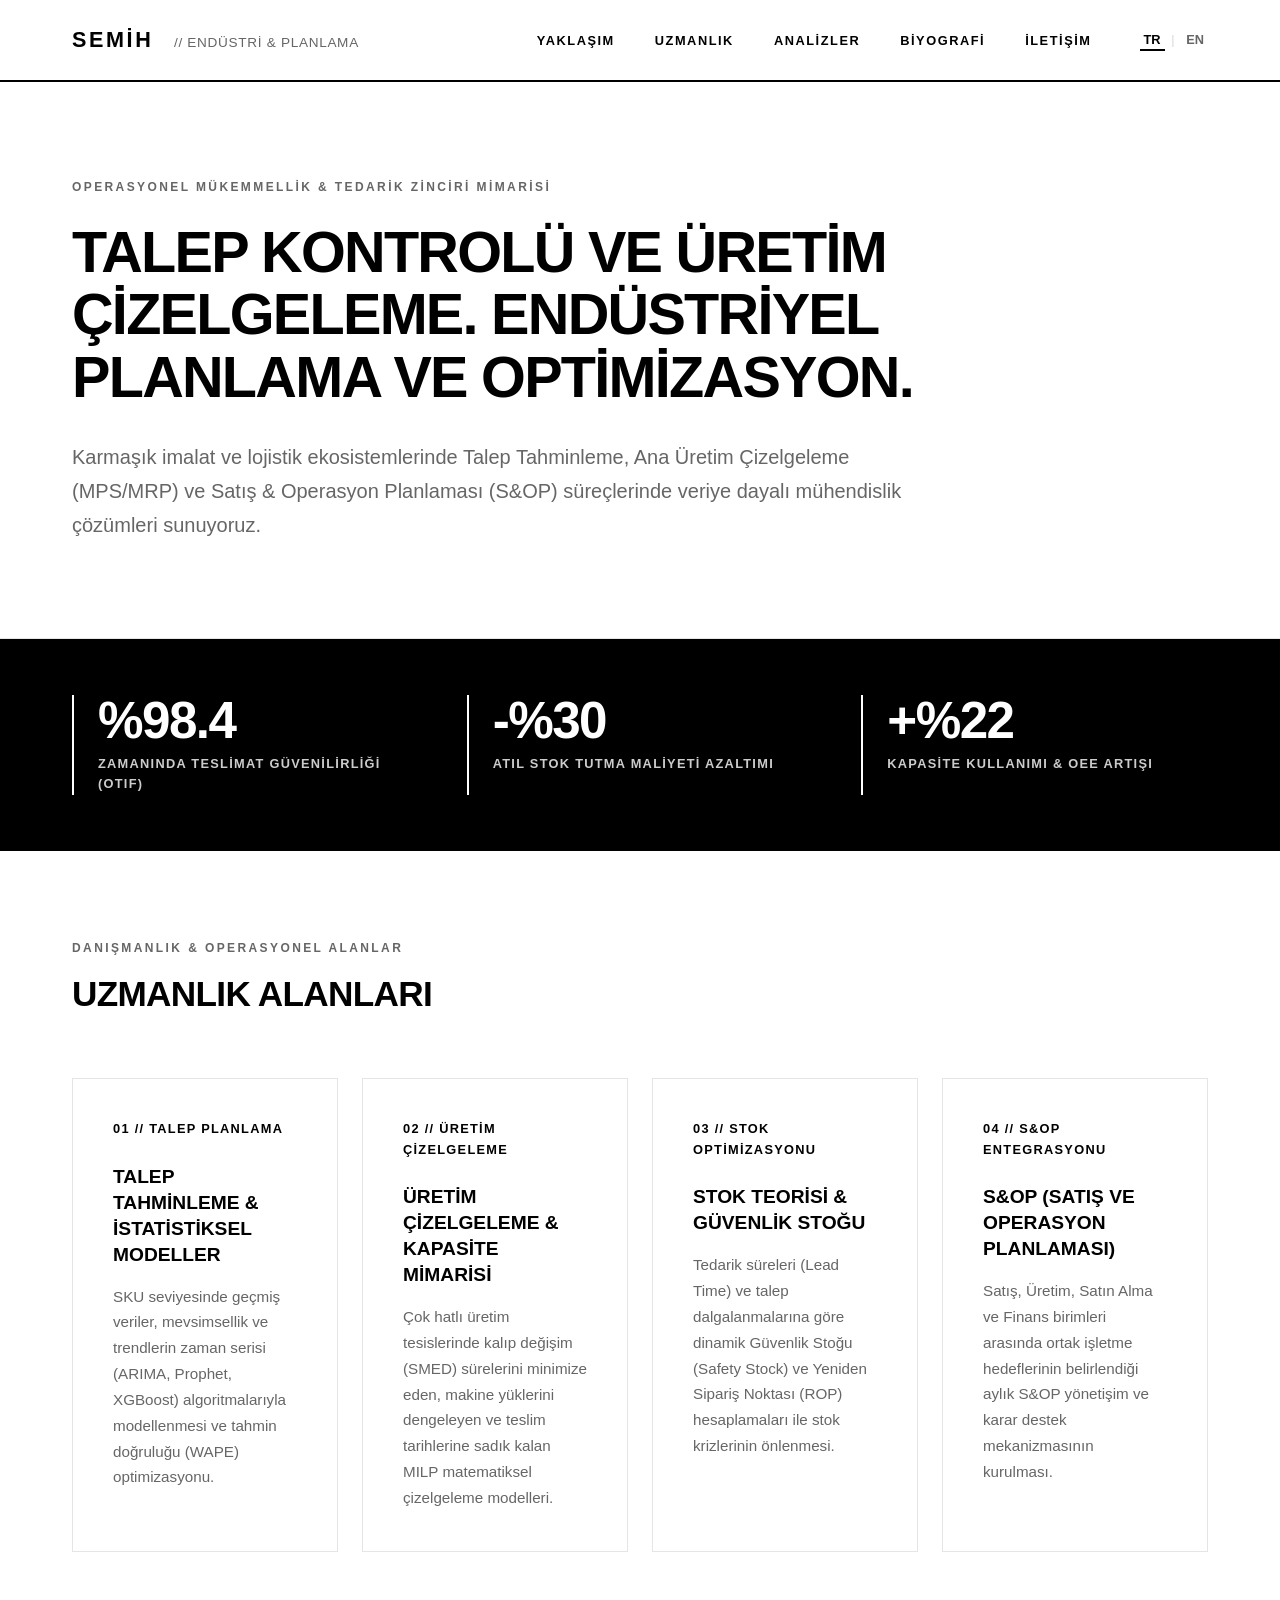
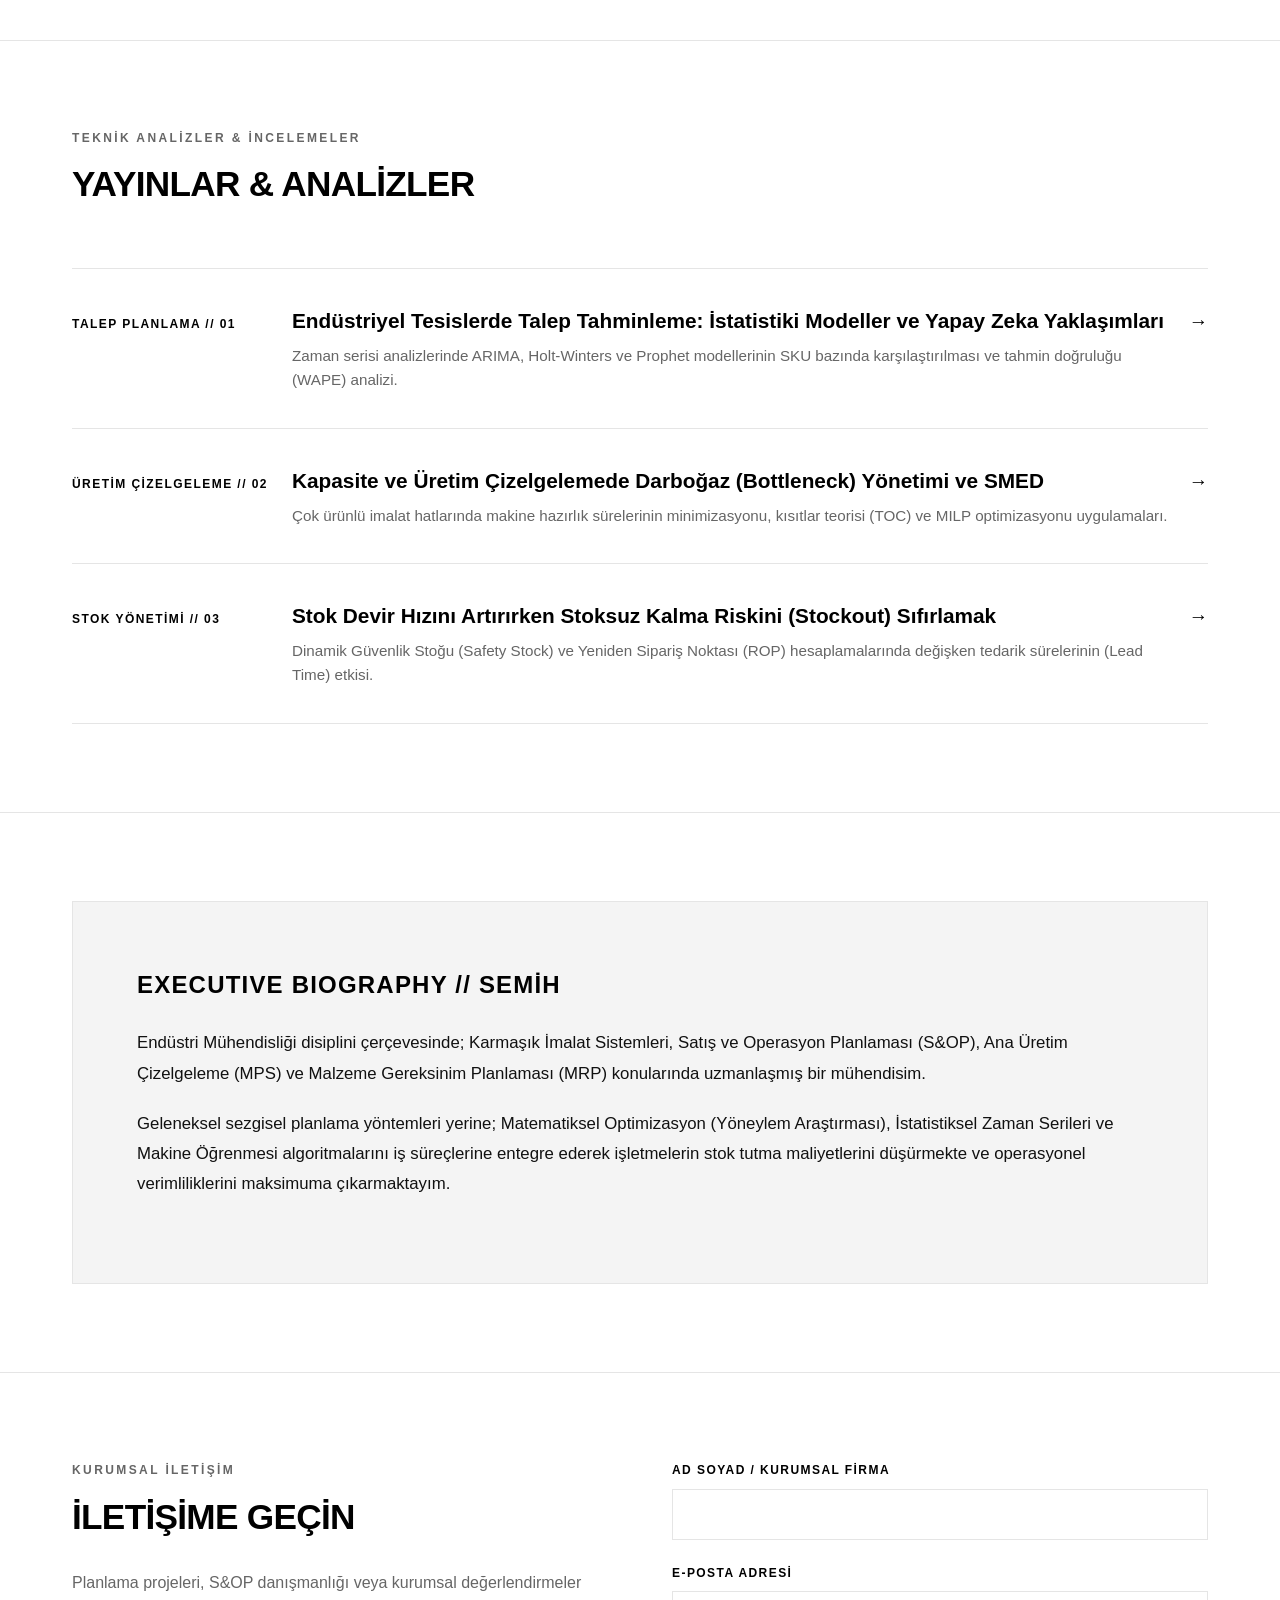
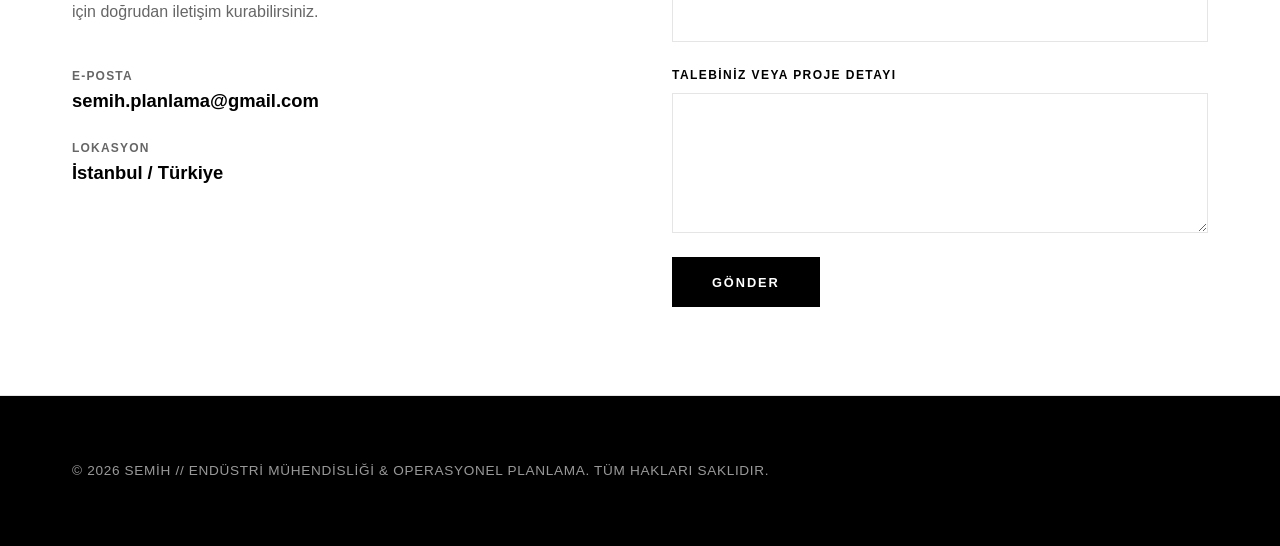
==== index.html @ 8967a57b "Add dynamic TR / EN language switcher with persistent state" ====
<!DOCTYPE html>
<html lang="tr">
<head>
  <meta charset="UTF-8">
  <meta name="viewport" content="width=device-width, initial-scale=1.0">
  
  <title>SEMİH // Endüstri Mühendisliği & Operasyonel Planlama</title>
  <meta name="description" content="Talep tahminleme, üretim planlama, stok optimizasyonu ve S&OP süreçleri için veriye dayalı mühendislik portalı.">
  <meta name="keywords" content="endüstri mühendisliği, talep planlama, üretim çizelgeleme, S&OP, stok optimizasyonu, BlackRock corporate monochrome">
  <meta name="author" content="Semih">

  <link rel="icon" type="image/svg+xml" href="data:image/svg+xml,<svg xmlns='http://www.w3.org/2000/svg' viewBox='0 0 100 100'><text y='.9em' font-size='90'>▪️</text></svg>">
  <link rel="stylesheet" href="style.css">
</head>
<body>

  <!-- Site Header -->
  <header class="site-header">
    <div class="container header-container">
      <a href="#" class="brand-logo">
        SEMİH <span data-i18n="brand_sub">// ENDÜSTRİ & PLANLAMA</span>
      </a>

      <div class="nav-wrapper">
        <nav>
          <ul class="nav-menu">
            <li><a href="#approach" class="nav-link" data-i18n="nav_approach">YAKLAŞIM</a></li>
            <li><a href="#expertise" class="nav-link" data-i18n="nav_expertise">UZMANLIK</a></li>
            <li><a href="#publications" class="nav-link" data-i18n="nav_publications">ANALİZLER</a></li>
            <li><a href="#biography" class="nav-link" data-i18n="nav_biography">BİYOGRAFİ</a></li>
            <li><a href="#contact" class="nav-link" data-i18n="nav_contact">İLETİŞİM</a></li>
          </ul>
        </nav>

        <!-- Language Switcher Buttons -->
        <div class="lang-switcher">
          <button class="lang-btn active" data-lang="tr" id="btn-tr">TR</button>
          <span class="lang-divider">|</span>
          <button class="lang-btn" data-lang="en" id="btn-en">EN</button>
        </div>
      </div>
    </div>
  </header>

  <!-- Hero Section -->
  <section class="hero-section" id="approach">
    <div class="container">
      <span class="hero-label" data-i18n="hero_label">OPERASYONEL MÜKEMMELLİK & TEDARİK ZİNCİRİ MİMARİSİ</span>
      <h1 class="hero-heading" data-i18n="hero_title">TALEP KONTROLÜ VE ÜRETİM ÇİZELGELEME. ENDÜSTRİYEL PLANLAMA VE OPTİMİZASYON.</h1>
      <p class="hero-description" data-i18n="hero_desc">
        Karmaşık imalat ve lojistik ekosistemlerinde Talep Tahminleme, Ana Üretim Çizelgeleme (MPS/MRP) ve Satış & Operasyon Planlaması (S&OP) süreçlerinde veriye dayalı mühendislik çözümleri sunuyoruz.
      </p>
    </div>
  </section>

  <!-- Metric Strip (Solid Black Band) -->
  <div class="metric-strip">
    <div class="container metric-grid">
      <div class="metric-card">
        <div class="metric-val">%98.4</div>
        <div class="metric-desc" data-i18n="metric_1">ZAMANINDA TESLİMAT GÜVENİLİRLİĞİ (OTIF)</div>
      </div>
      <div class="metric-card">
        <div class="metric-val">-%30</div>
        <div class="metric-desc" data-i18n="metric_2">ATIL STOK TUTMA MALİYETİ AZALTIMI</div>
      </div>
      <div class="metric-card">
        <div class="metric-val">+%22</div>
        <div class="metric-desc" data-i18n="metric_3">KAPASİTE KULLANIMI & OEE ARTIŞI</div>
      </div>
    </div>
  </div>

  <!-- Main Content -->
  <main>

    <!-- Uzmanlık Alanları -->
    <section class="content-section" id="expertise">
      <div class="container">
        <div class="section-head">
          <span class="section-kicker" data-i18n="exp_kicker">DANIŞMANLIK & OPERASYONEL ALANLAR</span>
          <h2 class="section-main-title" data-i18n="exp_title">UZMANLIK ALANLARI</h2>
        </div>

        <div class="grid-4">
          
          <div class="bw-card">
            <div class="bw-card-num" data-i18n="exp_1_num">01 // TALEP PLANLAMA</div>
            <h3 class="bw-card-title" data-i18n="exp_1_title">TALEP TAHMİNLEME & İSTATİSTİKSEL MODELLER</h3>
            <p class="bw-card-body" data-i18n="exp_1_body">
              SKU seviyesinde geçmiş veriler, mevsimsellik ve trendlerin zaman serisi (ARIMA, Prophet, XGBoost) algoritmalarıyla modellenmesi ve tahmin doğruluğu (WAPE) optimizasyonu.
            </p>
          </div>

          <div class="bw-card">
            <div class="bw-card-num" data-i18n="exp_2_num">02 // ÜRETİM ÇİZELGELEME</div>
            <h3 class="bw-card-title" data-i18n="exp_2_title">ÜRETİM ÇİZELGELEME & KAPASİTE MİMARİSİ</h3>
            <p class="bw-card-body" data-i18n="exp_2_body">
              Çok hatlı üretim tesislerinde kalıp değişim (SMED) sürelerini minimize eden, makine yüklerini dengeleyen ve teslim tarihlerine sadık kalan MILP matematiksel çizelgeleme modelleri.
            </p>
          </div>

          <div class="bw-card">
            <div class="bw-card-num" data-i18n="exp_3_num">03 // STOK OPTİMİZASYONU</div>
            <h3 class="bw-card-title" data-i18n="exp_3_title">STOK TEORİSİ & GÜVENLİK STOĞU</h3>
            <p class="bw-card-body" data-i18n="exp_3_body">
              Tedarik süreleri (Lead Time) ve talep dalgalanmalarına göre dinamik Güvenlik Stoğu (Safety Stock) ve Yeniden Sipariş Noktası (ROP) hesaplamaları ile stok krizlerinin önlenmesi.
            </p>
          </div>

          <div class="bw-card">
            <div class="bw-card-num" data-i18n="exp_4_num">04 // S&OP ENTEGRASYONU</div>
            <h3 class="bw-card-title" data-i18n="exp_4_title">S&OP (SATIŞ VE OPERASYON PLANLAMASI)</h3>
            <p class="bw-card-body" data-i18n="exp_4_body">
              Satış, Üretim, Satın Alma ve Finans birimleri arasında ortak işletme hedeflerinin belirlendiği aylık S&OP yönetişim ve karar destek mekanizmasının kurulması.
            </p>
          </div>

        </div>
      </div>
    </section>

    <!-- Yayınlar & Analizler -->
    <section class="content-section" id="publications">
      <div class="container">
        <div class="section-head">
          <span class="section-kicker" data-i18n="pub_kicker">TEKNİK ANALİZLER & İNCELEMELER</span>
          <h2 class="section-main-title" data-i18n="pub_title">YAYINLAR & ANALİZLER</h2>
        </div>

        <div>
          
          <div class="pub-item read-article-trigger" data-article="1">
            <div class="pub-tag" data-i18n="pub_1_tag">TALEP PLANLAMA // 01</div>
            <div>
              <h3 class="pub-title" data-i18n="pub_1_title">Endüstriyel Tesislerde Talep Tahminleme: İstatistiki Modeller ve Yapay Zeka Yaklaşımları</h3>
              <p class="pub-desc" data-i18n="pub_1_desc">Zaman serisi analizlerinde ARIMA, Holt-Winters ve Prophet modellerinin SKU bazında karşılaştırılması ve tahmin doğruluğu (WAPE) analizi.</p>
            </div>
            <div class="pub-arrow">→</div>
          </div>

          <div class="pub-item read-article-trigger" data-article="2">
            <div class="pub-tag" data-i18n="pub_2_tag">ÜRETİM ÇİZELGELEME // 02</div>
            <div>
              <h3 class="pub-title" data-i18n="pub_2_title">Kapasite ve Üretim Çizelgelemede Darboğaz (Bottleneck) Yönetimi ve SMED</h3>
              <p class="pub-desc" data-i18n="pub_2_desc">Çok ürünlü imalat hatlarında makine hazırlık sürelerinin minimizasyonu, kısıtlar teorisi (TOC) ve MILP optimizasyonu uygulamaları.</p>
            </div>
            <div class="pub-arrow">→</div>
          </div>

          <div class="pub-item read-article-trigger" data-article="3">
            <div class="pub-tag" data-i18n="pub_3_tag">STOK YÖNETİMİ // 03</div>
            <div>
              <h3 class="pub-title" data-i18n="pub_3_title">Stok Devir Hızını Artırırken Stoksuz Kalma Riskini (Stockout) Sıfırlamak</h3>
              <p class="pub-desc" data-i18n="pub_3_desc">Dinamik Güvenlik Stoğu (Safety Stock) ve Yeniden Sipariş Noktası (ROP) hesaplamalarında değişken tedarik sürelerinin (Lead Time) etkisi.</p>
            </div>
            <div class="pub-arrow">→</div>
          </div>

        </div>
      </div>
    </section>

    <!-- Executive Biyografi -->
    <section class="content-section" id="biography">
      <div class="container">
        <div class="bio-wrapper">
          <h2 class="bio-heading" data-i18n="bio_title">EXECUTIVE BIOGRAPHY // SEMİH</h2>
          <p class="bio-text" data-i18n="bio_p1">
            Endüstri Mühendisliği disiplini çerçevesinde; Karmaşık İmalat Sistemleri, Satış ve Operasyon Planlaması (S&OP), Ana Üretim Çizelgeleme (MPS) ve Malzeme Gereksinim Planlaması (MRP) konularında uzmanlaşmış bir mühendisim.
          </p>
          <p class="bio-text" data-i18n="bio_p2">
            Geleneksel sezgisel planlama yöntemleri yerine; Matematiksel Optimizasyon (Yöneylem Araştırması), İstatistiksel Zaman Serileri ve Makine Öğrenmesi algoritmalarını iş süreçlerine entegre ederek işletmelerin stok tutma maliyetlerini düşürmekte ve operasyonel verimliliklerini maksimuma çıkarmaktayım.
          </p>
        </div>
      </div>
    </section>

    <!-- İletişim Formu -->
    <section class="content-section" id="contact">
      <div class="container grid-2">
        <div>
          <span class="section-kicker" data-i18n="contact_kicker">KURUMSAL İLETİŞİM</span>
          <h2 class="section-main-title" data-i18n="contact_title">İLETİŞİME GEÇİN</h2>
          <p style="color: var(--mid-gray); margin-top: 1.5rem; line-height: 1.8;" data-i18n="contact_desc">
            Planlama projeleri, S&OP danışmanlığı veya kurumsal değerlendirmeler için doğrudan iletişim kurabilirsiniz.
          </p>
          <div style="margin-top: 2.5rem;">
            <p style="font-size: 0.75rem; font-weight: 900; text-transform: uppercase; letter-spacing: 0.1em; color: var(--mid-gray);" data-i18n="contact_email_label">E-POSTA</p>
            <p style="font-size: 1.15rem; font-weight: 900; margin-bottom: 1.5rem;">semih.planlama@gmail.com</p>

            <p style="font-size: 0.75rem; font-weight: 900; text-transform: uppercase; letter-spacing: 0.1em; color: var(--mid-gray);" data-i18n="contact_loc_label">LOKASYON</p>
            <p style="font-size: 1.15rem; font-weight: 900;" data-i18n="contact_loc_val">İstanbul / Türkiye</p>
          </div>
        </div>

        <form class="bw-form" id="contact-form">
          <div class="form-field">
            <label class="form-label" for="name" data-i18n="form_name_label">AD SOYAD / KURUMSAL FİRMA</label>
            <input type="text" id="name" class="form-input" required>
          </div>

          <div class="form-field">
            <label class="form-label" for="email" data-i18n="form_email_label">E-POSTA ADRESİ</label>
            <input type="email" id="email" class="form-input" required>
          </div>

          <div class="form-field">
            <label class="form-label" for="message" data-i18n="form_msg_label">TALEBİNİZ VEYA PROJE DETAYI</label>
            <textarea id="message" class="form-textarea" required></textarea>
          </div>

          <button type="submit" class="submit-btn" data-i18n="form_submit">GÖNDER</button>
        </form>
      </div>
    </section>

  </main>

  <!-- Footer -->
  <footer class="site-footer">
    <div class="container footer-content">
      <div>© <span id="year"></span> <span data-i18n="footer_text">SEMİH // ENDÜSTRİ MÜHENDİSLİĞİ & OPERASYONEL PLANLAMA. TÜM HAKLARI SAKLIDIR.</span></div>
    </div>
  </footer>

  <!-- Reader Modal -->
  <div class="modal-overlay" id="article-modal">
    <div class="modal-window">
      <button class="modal-close-trigger" id="modal-close">✕</button>
      <div id="article-content"></div>
    </div>
  </div>

  <script src="script.js"></script>
</body>
</html>
---- style.css ----
/* ==========================================================================
   BLACKROCK MONOCHROME CORPORATE DESIGN SYSTEM
   Strictly Black & White (Siyah-Beyaz), Pure Typography & Grid Lines
   ========================================================================== */

:root {
  --black: #000000;
  --dark-gray: #111111;
  --mid-gray: #666666;
  --light-gray: #e5e5e5;
  --bg-gray: #f4f4f4;
  --white: #ffffff;

  --font-main: -apple-system, BlinkMacSystemFont, "Helvetica Neue", Arial, sans-serif;
  --font-serif: Georgia, "Times New Roman", Times, serif;
}

/* Reset & Global */
*, *::before, *::after {
  box-sizing: border-box;
  margin: 0;
  padding: 0;
}

html {
  scroll-behavior: smooth;
  background-color: var(--white);
  color: var(--black);
}

body {
  background-color: var(--white);
  color: var(--black);
  font-family: var(--font-main);
  line-height: 1.6;
  font-size: 16px;
  -webkit-font-smoothing: antialiased;
}

.container {
  max-width: 1200px;
  margin: 0 auto;
  padding: 0 2rem;
}

/* Header / Top Navigation */
.site-header {
  background-color: var(--white);
  border-bottom: 2px solid var(--black);
  position: sticky;
  top: 0;
  z-index: 1000;
}

.header-container {
  display: flex;
  justify-content: space-between;
  align-items: center;
  height: 80px;
}

.brand-logo {
  font-size: 1.35rem;
  font-weight: 900;
  letter-spacing: 0.12em;
  text-transform: uppercase;
  color: var(--black);
  text-decoration: none;
}

.brand-logo span {
  font-weight: 400;
  color: var(--mid-gray);
  margin-left: 0.75rem;
  font-size: 0.85rem;
  letter-spacing: 0.05em;
}

.nav-wrapper {
  display: flex;
  align-items: center;
  gap: 3rem;
}

.nav-menu {
  display: flex;
  gap: 2.5rem;
  list-style: none;
}

.nav-link {
  font-size: 0.8rem;
  font-weight: 800;
  text-transform: uppercase;
  letter-spacing: 0.12em;
  color: var(--black);
  text-decoration: none;
  border-bottom: 2px solid transparent;
  padding-bottom: 4px;
  transition: border-color 0.2s ease, color 0.2s ease;
}

.nav-link:hover {
  border-color: var(--black);
}

/* Language Switcher Button Group */
.lang-switcher {
  display: flex;
  align-items: center;
  gap: 0.4rem;
  font-size: 0.8rem;
  font-weight: 800;
  letter-spacing: 0.1em;
}

.lang-btn {
  background: none;
  border: none;
  font-family: var(--font-main);
  font-size: 0.8rem;
  font-weight: 800;
  color: var(--mid-gray);
  cursor: pointer;
  padding: 2px 4px;
  border-bottom: 2px solid transparent;
  transition: color 0.2s ease, border-color 0.2s ease;
}

.lang-btn:hover {
  color: var(--black);
}

.lang-btn.active {
  color: var(--black);
  border-color: var(--black);
}

.lang-divider {
  color: var(--light-gray);
}

/* Hero Section (Black & White Contrast) */
.hero-section {
  background-color: var(--white);
  padding: 6rem 0;
  border-bottom: 1px solid var(--light-gray);
}

.hero-label {
  font-size: 0.75rem;
  font-weight: 900;
  text-transform: uppercase;
  letter-spacing: 0.2em;
  color: var(--mid-gray);
  margin-bottom: 1.5rem;
  display: block;
}

.hero-heading {
  font-size: 3.6rem;
  font-weight: 900;
  line-height: 1.08;
  letter-spacing: -0.03em;
  text-transform: uppercase;
  color: var(--black);
  margin-bottom: 2rem;
  max-width: 1000px;
}

.hero-description {
  font-size: 1.25rem;
  color: var(--mid-gray);
  max-width: 840px;
  line-height: 1.7;
  font-weight: 400;
}

/* Metric Strip (Pure Solid Black Banner) */
.metric-strip {
  background-color: var(--black);
  color: var(--white);
  padding: 3.5rem 0;
}

.metric-grid {
  display: grid;
  grid-template-columns: repeat(3, 1fr);
  gap: 3rem;
}

.metric-card {
  border-left: 2px solid var(--white);
  padding-left: 1.5rem;
}

.metric-val {
  font-size: 3.2rem;
  font-weight: 900;
  line-height: 1;
  margin-bottom: 0.5rem;
  letter-spacing: -0.03em;
}

.metric-desc {
  font-size: 0.8rem;
  font-weight: 700;
  text-transform: uppercase;
  letter-spacing: 0.1em;
  color: #cccccc;
}

/* Content Sections */
.content-section {
  padding: 5.5rem 0;
  border-bottom: 1px solid var(--light-gray);
}

.section-head {
  margin-bottom: 3.5rem;
}

.section-kicker {
  font-size: 0.75rem;
  font-weight: 900;
  text-transform: uppercase;
  letter-spacing: 0.2em;
  color: var(--mid-gray);
  margin-bottom: 0.5rem;
  display: block;
}

.section-main-title {
  font-size: 2.2rem;
  font-weight: 900;
  text-transform: uppercase;
  letter-spacing: -0.02em;
  color: var(--black);
}

/* Grid Systems */
.grid-4 {
  display: grid;
  grid-template-columns: repeat(4, 1fr);
  gap: 1.5rem;
}

.grid-2 {
  display: grid;
  grid-template-columns: 1fr 1fr;
  gap: 4rem;
}

/* Black & White Grid Cards */
.bw-card {
  border: 1px solid var(--light-gray);
  padding: 2.5rem;
  background-color: var(--white);
  display: flex;
  flex-direction: column;
  border-radius: 0;
  transition: border-color 0.2s ease;
}

.bw-card:hover {
  border-color: var(--black);
}

.bw-card-num {
  font-size: 0.8rem;
  font-weight: 900;
  letter-spacing: 0.1em;
  color: var(--black);
  margin-bottom: 1.5rem;
}

.bw-card-title {
  font-size: 1.2rem;
  font-weight: 900;
  text-transform: uppercase;
  line-height: 1.35;
  margin-bottom: 1rem;
  color: var(--black);
}

.bw-card-body {
  font-size: 0.95rem;
  color: var(--mid-gray);
  line-height: 1.7;
}

/* Monochrome Publication List */
.pub-item {
  display: grid;
  grid-template-columns: 220px 1fr 40px;
  align-items: baseline;
  padding: 2.2rem 0;
  border-bottom: 1px solid var(--light-gray);
  cursor: pointer;
  transition: background-color 0.15s ease;
}

.pub-item:first-child {
  border-top: 1px solid var(--light-gray);
}

.pub-item:hover .pub-title {
  color: var(--mid-gray);
}

.pub-tag {
  font-size: 0.75rem;
  font-weight: 900;
  text-transform: uppercase;
  letter-spacing: 0.12em;
  color: var(--black);
}

.pub-title {
  font-size: 1.3rem;
  font-weight: 800;
  color: var(--black);
  margin-bottom: 0.4rem;
  transition: color 0.2s ease;
}

.pub-desc {
  font-size: 0.95rem;
  color: var(--mid-gray);
}

.pub-arrow {
  font-size: 1.2rem;
  font-weight: 900;
  text-align: right;
  color: var(--black);
}

/* Executive Biography */
.bio-wrapper {
  background-color: var(--bg-gray);
  border: 1px solid var(--light-gray);
  padding: 4rem;
}

.bio-heading {
  font-size: 1.5rem;
  font-weight: 900;
  text-transform: uppercase;
  letter-spacing: 0.05em;
  margin-bottom: 1.5rem;
  color: var(--black);
}

.bio-text {
  font-size: 1.05rem;
  color: var(--dark-gray);
  line-height: 1.8;
  margin-bottom: 1.25rem;
}

/* Form Elements */
.bw-form {
  display: flex;
  flex-direction: column;
  gap: 1.5rem;
}

.form-field {
  display: flex;
  flex-direction: column;
  gap: 0.5rem;
}

.form-label {
  font-size: 0.75rem;
  font-weight: 900;
  text-transform: uppercase;
  letter-spacing: 0.12em;
  color: var(--black);
}

.form-input,
.form-textarea {
  width: 100%;
  padding: 1rem;
  border: 1px solid var(--light-gray);
  background-color: var(--white);
  font-family: var(--font-main);
  font-size: 0.95rem;
  color: var(--black);
  border-radius: 0;
  outline: none;
}

.form-input:focus,
.form-textarea:focus {
  border-color: var(--black);
}

.form-textarea {
  min-height: 140px;
  resize: vertical;
}

.submit-btn {
  background-color: var(--black);
  color: var(--white);
  border: none;
  padding: 1.1rem 2.5rem;
  font-size: 0.8rem;
  font-weight: 900;
  text-transform: uppercase;
  letter-spacing: 0.15em;
  cursor: pointer;
  border-radius: 0;
  align-self: flex-start;
  transition: background-color 0.2s ease;
}

.submit-btn:hover {
  background-color: var(--dark-gray);
}

/* Footer */
.site-footer {
  background-color: var(--black);
  color: #999999;
  padding: 4rem 0;
  font-size: 0.85rem;
  letter-spacing: 0.05em;
}

.footer-content {
  display: flex;
  justify-content: space-between;
  align-items: center;
}

/* Reader Modal */
.modal-overlay {
  position: fixed;
  inset: 0;
  background-color: rgba(0, 0, 0, 0.8);
  z-index: 2000;
  display: flex;
  align-items: center;
  justify-content: center;
  padding: 2rem;
  opacity: 0;
  pointer-events: none;
  transition: opacity 0.2s ease;
}

.modal-overlay.active {
  opacity: 1;
  pointer-events: auto;
}

.modal-window {
  background-color: var(--white);
  border: 2px solid var(--black);
  max-width: 800px;
  width: 100%;
  max-height: 90vh;
  overflow-y: auto;
  padding: 3.5rem;
  position: relative;
  border-radius: 0;
}

.modal-close-trigger {
  position: absolute;
  top: 1.5rem;
  right: 1.5rem;
  background: none;
  border: none;
  font-size: 1.5rem;
  font-weight: 900;
  cursor: pointer;
  color: var(--black);
}

/* Responsive */
@media (max-width: 992px) {
  .hero-heading {
    font-size: 2.5rem;
  }
  .grid-4, .grid-2, .metric-grid {
    grid-template-columns: 1fr;
    gap: 2rem;
  }
  .pub-item {
    grid-template-columns: 1fr;
    gap: 0.5rem;
  }
  .pub-arrow {
    display: none;
  }
  .nav-menu {
    display: none;
  }
}
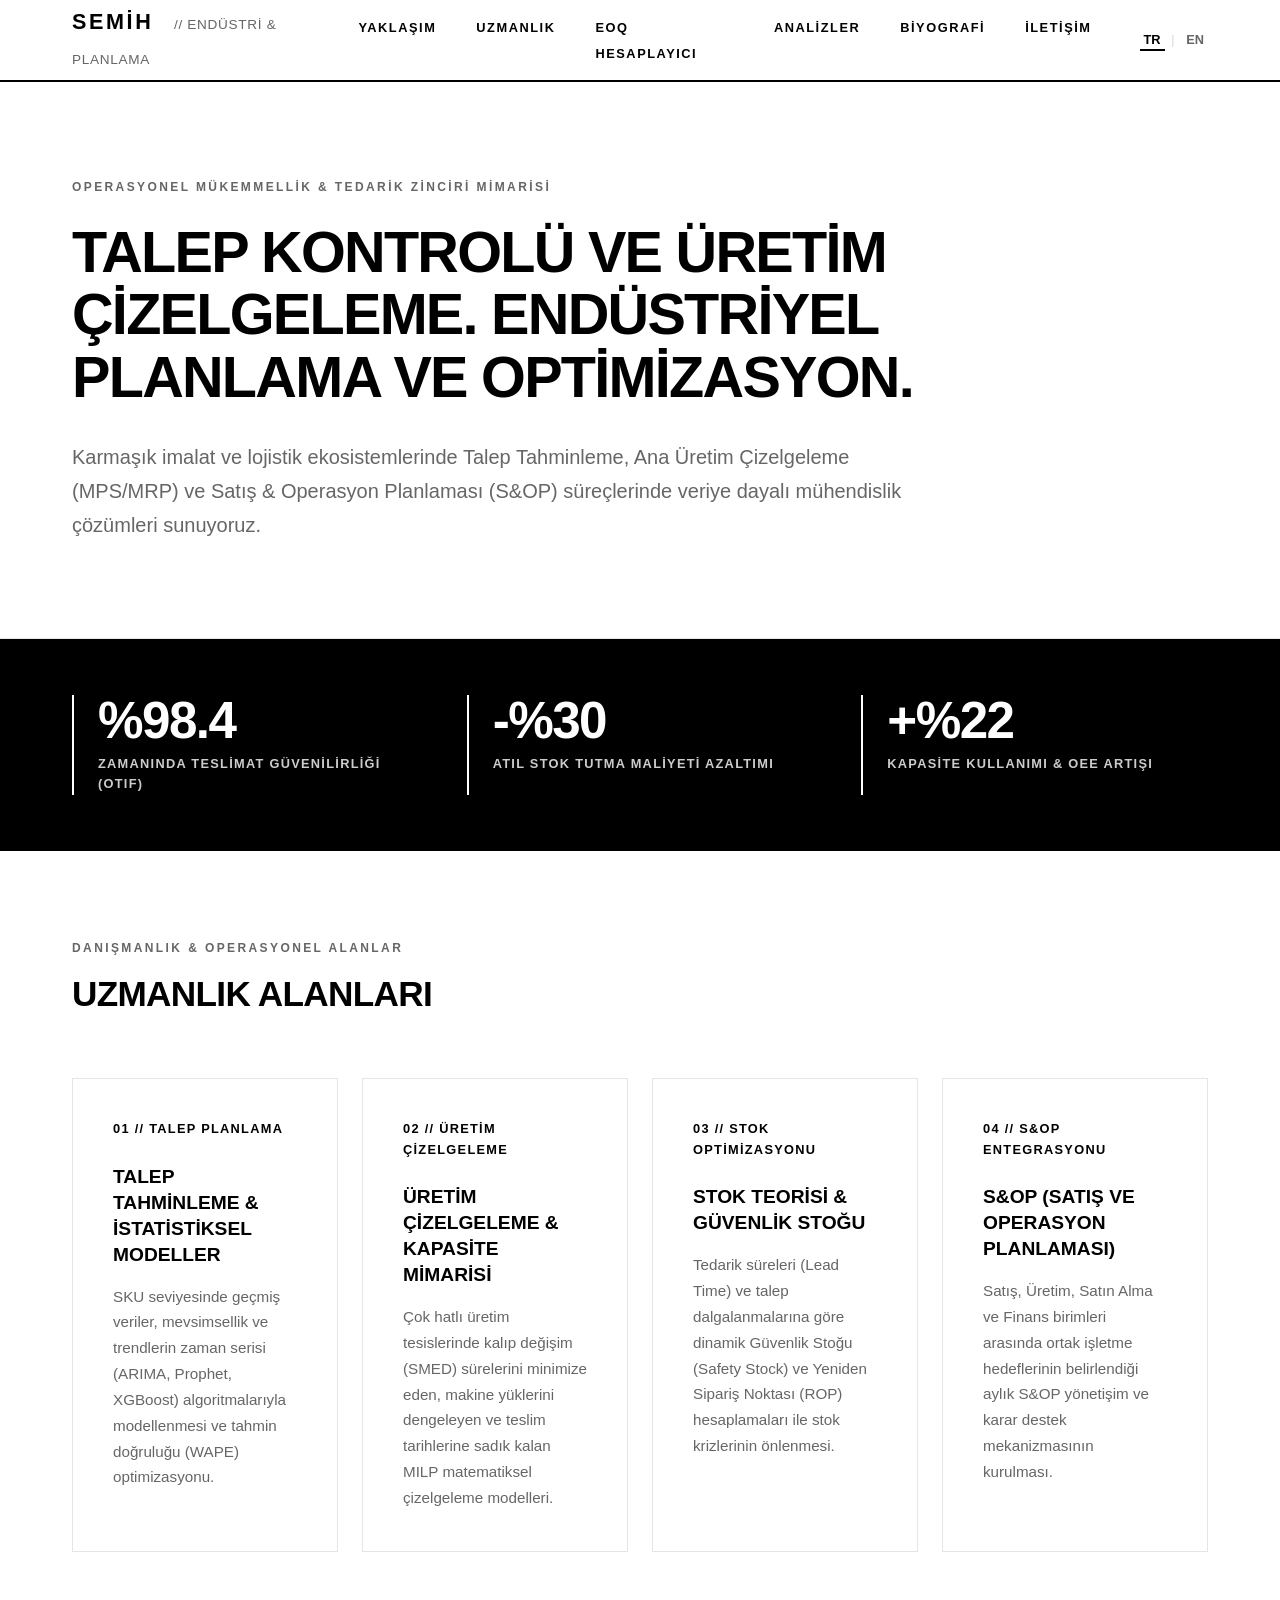
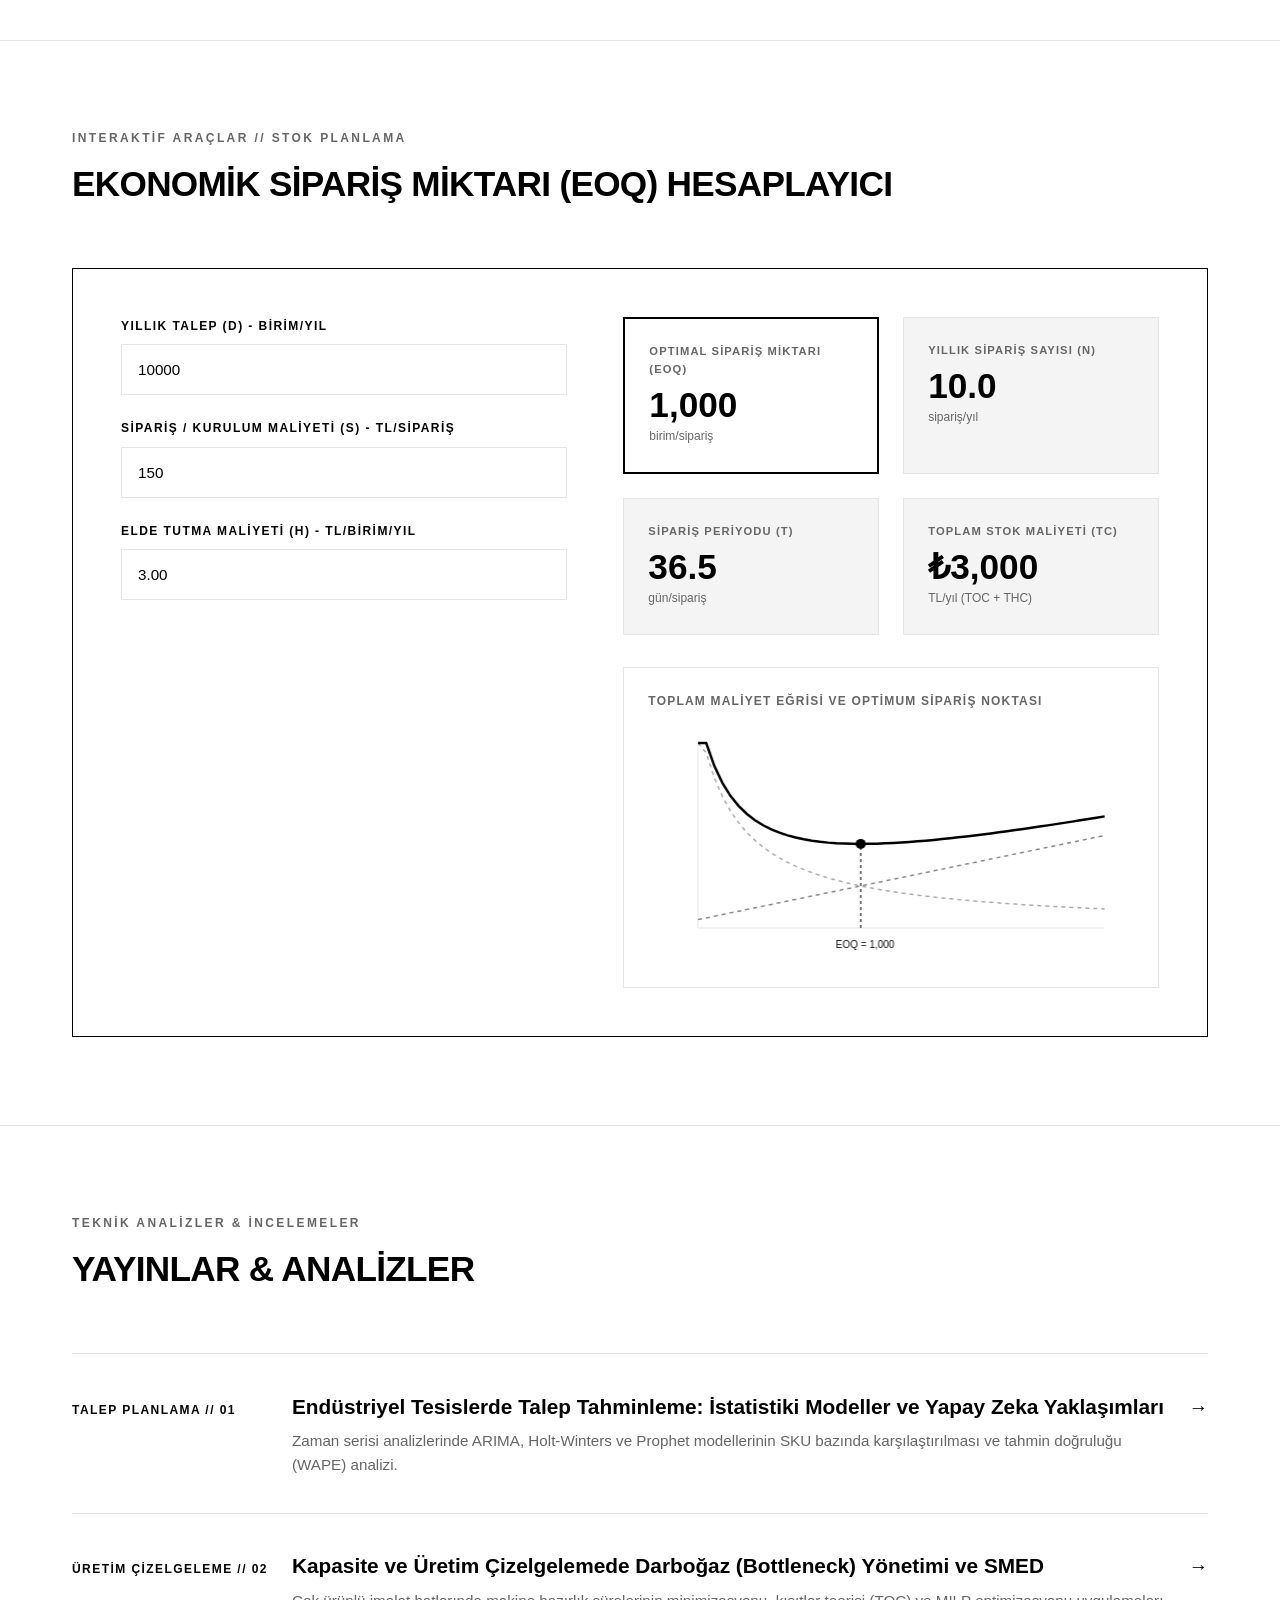
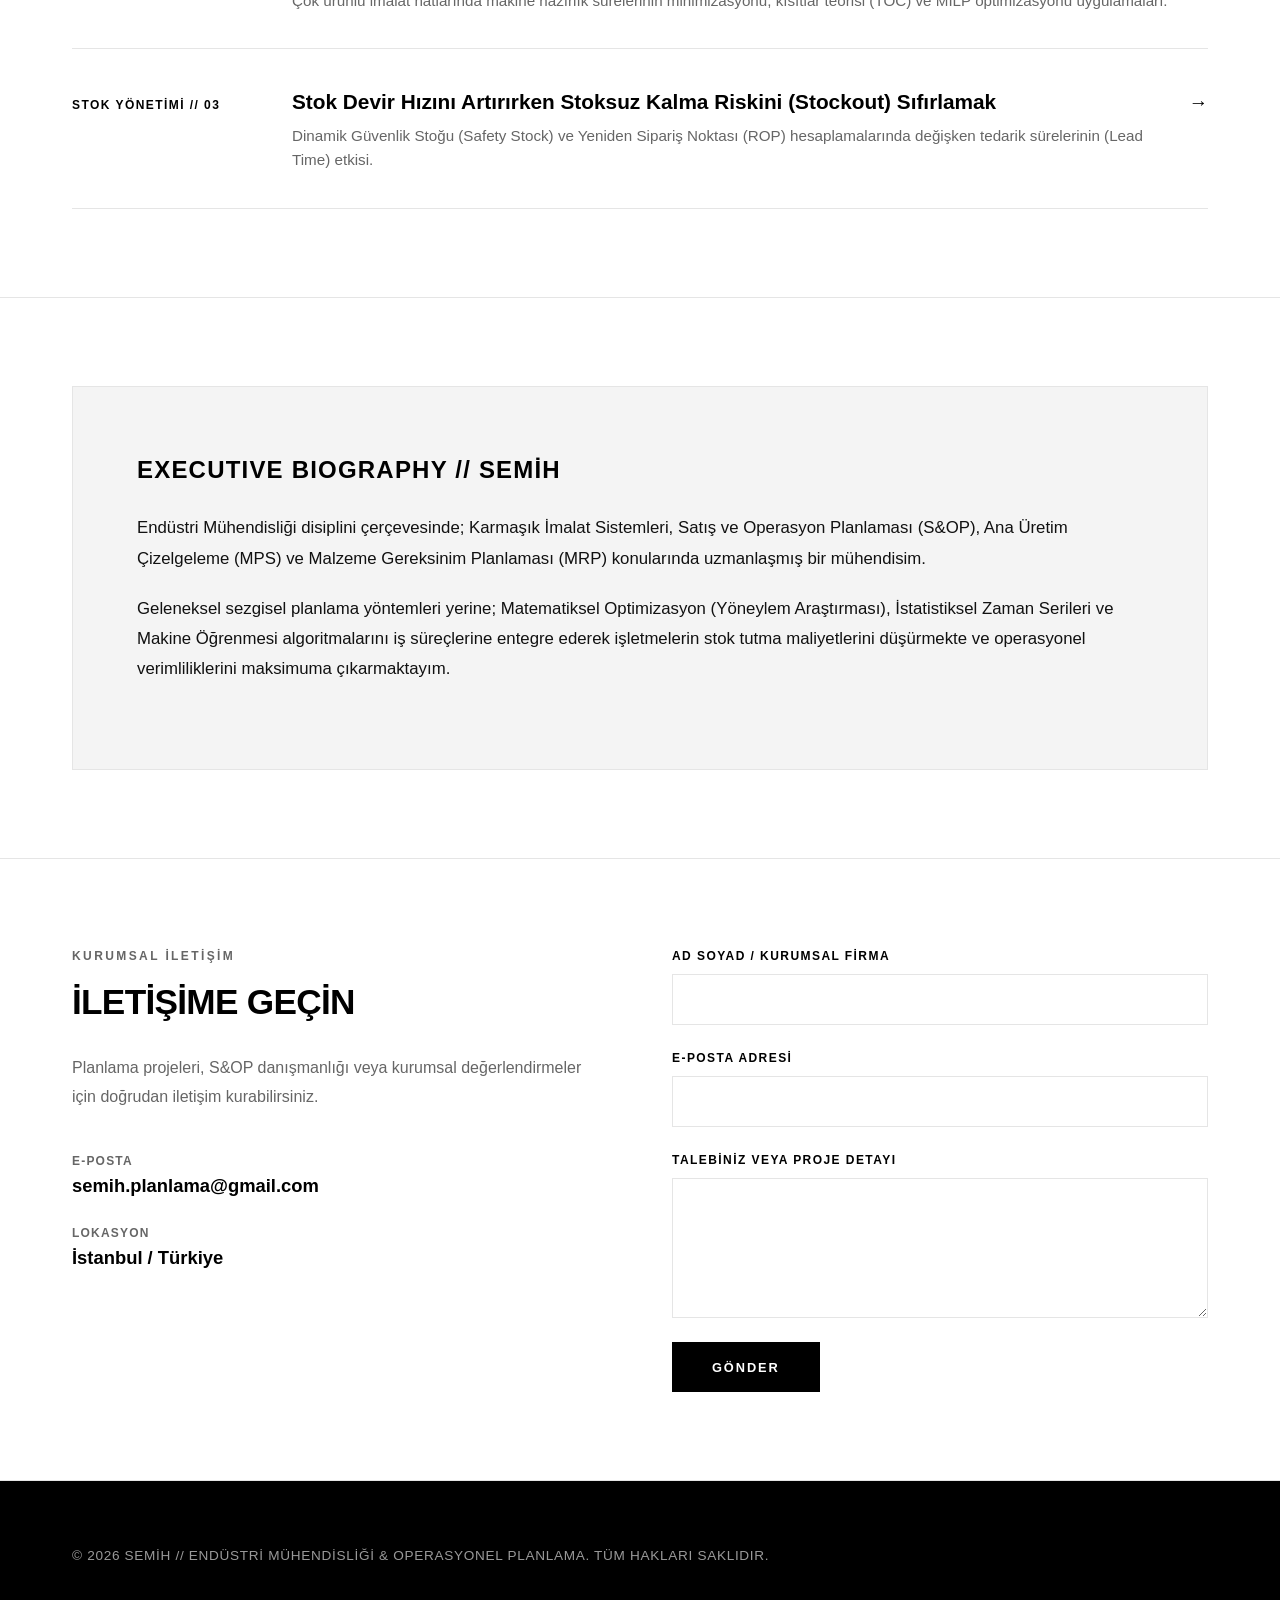
==== commit 7f7e272f: "Add interactive EOQ (Economic Order Quantity) Calculator with real-time cost curve graph" ====
--- a/index.html
+++ b/index.html
@@ -6,7 +6,7 @@
   
   <title>SEMİH // Endüstri Mühendisliği & Operasyonel Planlama</title>
   <meta name="description" content="Talep tahminleme, üretim planlama, stok optimizasyonu ve S&OP süreçleri için veriye dayalı mühendislik portalı.">
-  <meta name="keywords" content="endüstri mühendisliği, talep planlama, üretim çizelgeleme, S&OP, stok optimizasyonu, BlackRock corporate monochrome">
+  <meta name="keywords" content="endüstri mühendisliği, talep planlama, üretim çizelgeleme, EOQ hesaplayıcı, S&OP, stok optimizasyonu, BlackRock corporate monochrome">
   <meta name="author" content="Semih">
 
   <link rel="icon" type="image/svg+xml" href="data:image/svg+xml,<svg xmlns='http://www.w3.org/2000/svg' viewBox='0 0 100 100'><text y='.9em' font-size='90'>▪️</text></svg>">
@@ -26,6 +26,7 @@
           <ul class="nav-menu">
             <li><a href="#approach" class="nav-link" data-i18n="nav_approach">YAKLAŞIM</a></li>
             <li><a href="#expertise" class="nav-link" data-i18n="nav_expertise">UZMANLIK</a></li>
+            <li><a href="#eoq" class="nav-link" data-i18n="nav_eoq">EOQ HESAPLAYICI</a></li>
             <li><a href="#publications" class="nav-link" data-i18n="nav_publications">ANALİZLER</a></li>
             <li><a href="#biography" class="nav-link" data-i18n="nav_biography">BİYOGRAFİ</a></li>
             <li><a href="#contact" class="nav-link" data-i18n="nav_contact">İLETİŞİM</a></li>
@@ -116,6 +117,73 @@
             </p>
           </div>
 
+        </div>
+      </div>
+    </section>
+
+    <!-- EOQ Calculator Section -->
+    <section class="content-section" id="eoq">
+      <div class="container">
+        <div class="section-head">
+          <span class="section-kicker" data-i18n="eoq_kicker">INTERAKTİF ARAÇLAR // STOK PLANLAMA</span>
+          <h2 class="section-main-title" data-i18n="eoq_title">EKONOMİK SİPARİŞ MİKTARI (EOQ) HESAPLAYICI</h2>
+        </div>
+
+        <div class="eoq-box">
+          <div class="eoq-grid">
+            <!-- Input Form -->
+            <div class="eoq-inputs">
+              <div class="form-field">
+                <label class="form-label" for="eoq-demand" data-i18n="eoq_demand_label">YILLIK TALEP (D) - BİRİM/YIL</label>
+                <input type="number" id="eoq-demand" class="form-input" value="10000" min="1" step="100">
+              </div>
+
+              <div class="form-field">
+                <label class="form-label" for="eoq-setup" data-i18n="eoq_setup_label">SİPARİŞ / KURULUM MALİYETİ (S) - TL/SİPARİŞ</label>
+                <input type="number" id="eoq-setup" class="form-input" value="150" min="1" step="10">
+              </div>
+
+              <div class="form-field">
+                <label class="form-label" for="eoq-holding" data-i18n="eoq_holding_label">ELDE TUTMA MALİYETİ (H) - TL/BİRİM/YIL</label>
+                <input type="number" id="eoq-holding" class="form-input" value="3.00" min="0.1" step="0.1">
+              </div>
+            </div>
+
+            <!-- Output & Chart -->
+            <div>
+              <div class="eoq-results-grid">
+                <div class="eoq-result-card highlight">
+                  <div class="eoq-result-label" data-i18n="eoq_res_eoq">OPTIMAL SİPARİŞ MİKTARI (EOQ)</div>
+                  <div class="eoq-result-val" id="res-eoq">1,000</div>
+                  <small style="color:var(--mid-gray); font-size:0.75rem;" data-i18n="eoq_res_unit">birim/sipariş</small>
+                </div>
+
+                <div class="eoq-result-card">
+                  <div class="eoq-result-label" data-i18n="eoq_res_orders">YILLIK SİPARİŞ SAYISI (N)</div>
+                  <div class="eoq-result-val" id="res-orders">10</div>
+                  <small style="color:var(--mid-gray); font-size:0.75rem;" data-i18n="eoq_res_orders_unit">sipariş/yıl</small>
+                </div>
+
+                <div class="eoq-result-card">
+                  <div class="eoq-result-label" data-i18n="eoq_res_cycle">SİPARİŞ PERİYODU (T)</div>
+                  <div class="eoq-result-val" id="res-cycle">36.5</div>
+                  <small style="color:var(--mid-gray); font-size:0.75rem;" data-i18n="eoq_res_days">gün/sipariş</small>
+                </div>
+
+                <div class="eoq-result-card">
+                  <div class="eoq-result-label" data-i18n="eoq_res_cost">TOPLAM STOK MALİYETİ (TC)</div>
+                  <div class="eoq-result-val" id="res-cost">₺3,000</div>
+                  <small style="color:var(--mid-gray); font-size:0.75rem;" data-i18n="eoq_res_cost_unit">TL/yıl (TOC + THC)</small>
+                </div>
+              </div>
+
+              <!-- EOQ Cost Curve Canvas Chart -->
+              <div class="eoq-chart-wrapper">
+                <div style="font-size:0.75rem; font-weight:900; text-transform:uppercase; letter-spacing:0.1em; color:var(--mid-gray); margin-bottom:0.75rem;" data-i18n="eoq_chart_title">TOPLAM MALİYET EĞRİSİ VE OPTİMUM SİPARİŞ NOKTASI</div>
+                <canvas id="eoq-chart"></canvas>
+              </div>
+            </div>
+          </div>
         </div>
       </div>
     </section>
--- a/style.css
+++ b/style.css
@@ -245,6 +245,12 @@
   gap: 1.5rem;
 }
 
+.grid-3 {
+  display: grid;
+  grid-template-columns: repeat(3, 1fr);
+  gap: 2rem;
+}
+
 .grid-2 {
   display: grid;
   grid-template-columns: 1fr 1fr;
@@ -287,6 +293,71 @@
   font-size: 0.95rem;
   color: var(--mid-gray);
   line-height: 1.7;
+}
+
+/* EOQ Calculator Specific Styling */
+.eoq-box {
+  border: 1px solid var(--black);
+  padding: 3rem;
+  background-color: var(--white);
+}
+
+.eoq-grid {
+  display: grid;
+  grid-template-columns: 1fr 1.2fr;
+  gap: 3.5rem;
+}
+
+.eoq-inputs {
+  display: flex;
+  flex-direction: column;
+  gap: 1.5rem;
+}
+
+.eoq-results-grid {
+  display: grid;
+  grid-template-columns: 1fr 1fr;
+  gap: 1.5rem;
+  margin-bottom: 2rem;
+}
+
+.eoq-result-card {
+  border: 1px solid var(--light-gray);
+  padding: 1.5rem;
+  background-color: var(--bg-gray);
+}
+
+.eoq-result-card.highlight {
+  border: 2px solid var(--black);
+  background-color: var(--white);
+}
+
+.eoq-result-label {
+  font-size: 0.7rem;
+  font-weight: 900;
+  text-transform: uppercase;
+  letter-spacing: 0.1em;
+  color: var(--mid-gray);
+  margin-bottom: 0.5rem;
+}
+
+.eoq-result-val {
+  font-size: 2.2rem;
+  font-weight: 900;
+  color: var(--black);
+  line-height: 1;
+}
+
+.eoq-chart-wrapper {
+  border: 1px solid var(--light-gray);
+  padding: 1.5rem;
+  background-color: var(--white);
+}
+
+#eoq-chart {
+  width: 100%;
+  height: 240px;
+  display: block;
 }
 
 /* Monochrome Publication List */
@@ -486,7 +557,7 @@
   .hero-heading {
     font-size: 2.5rem;
   }
-  .grid-4, .grid-2, .metric-grid {
+  .grid-4, .grid-2, .metric-grid, .eoq-grid, .eoq-results-grid {
     grid-template-columns: 1fr;
     gap: 2rem;
   }
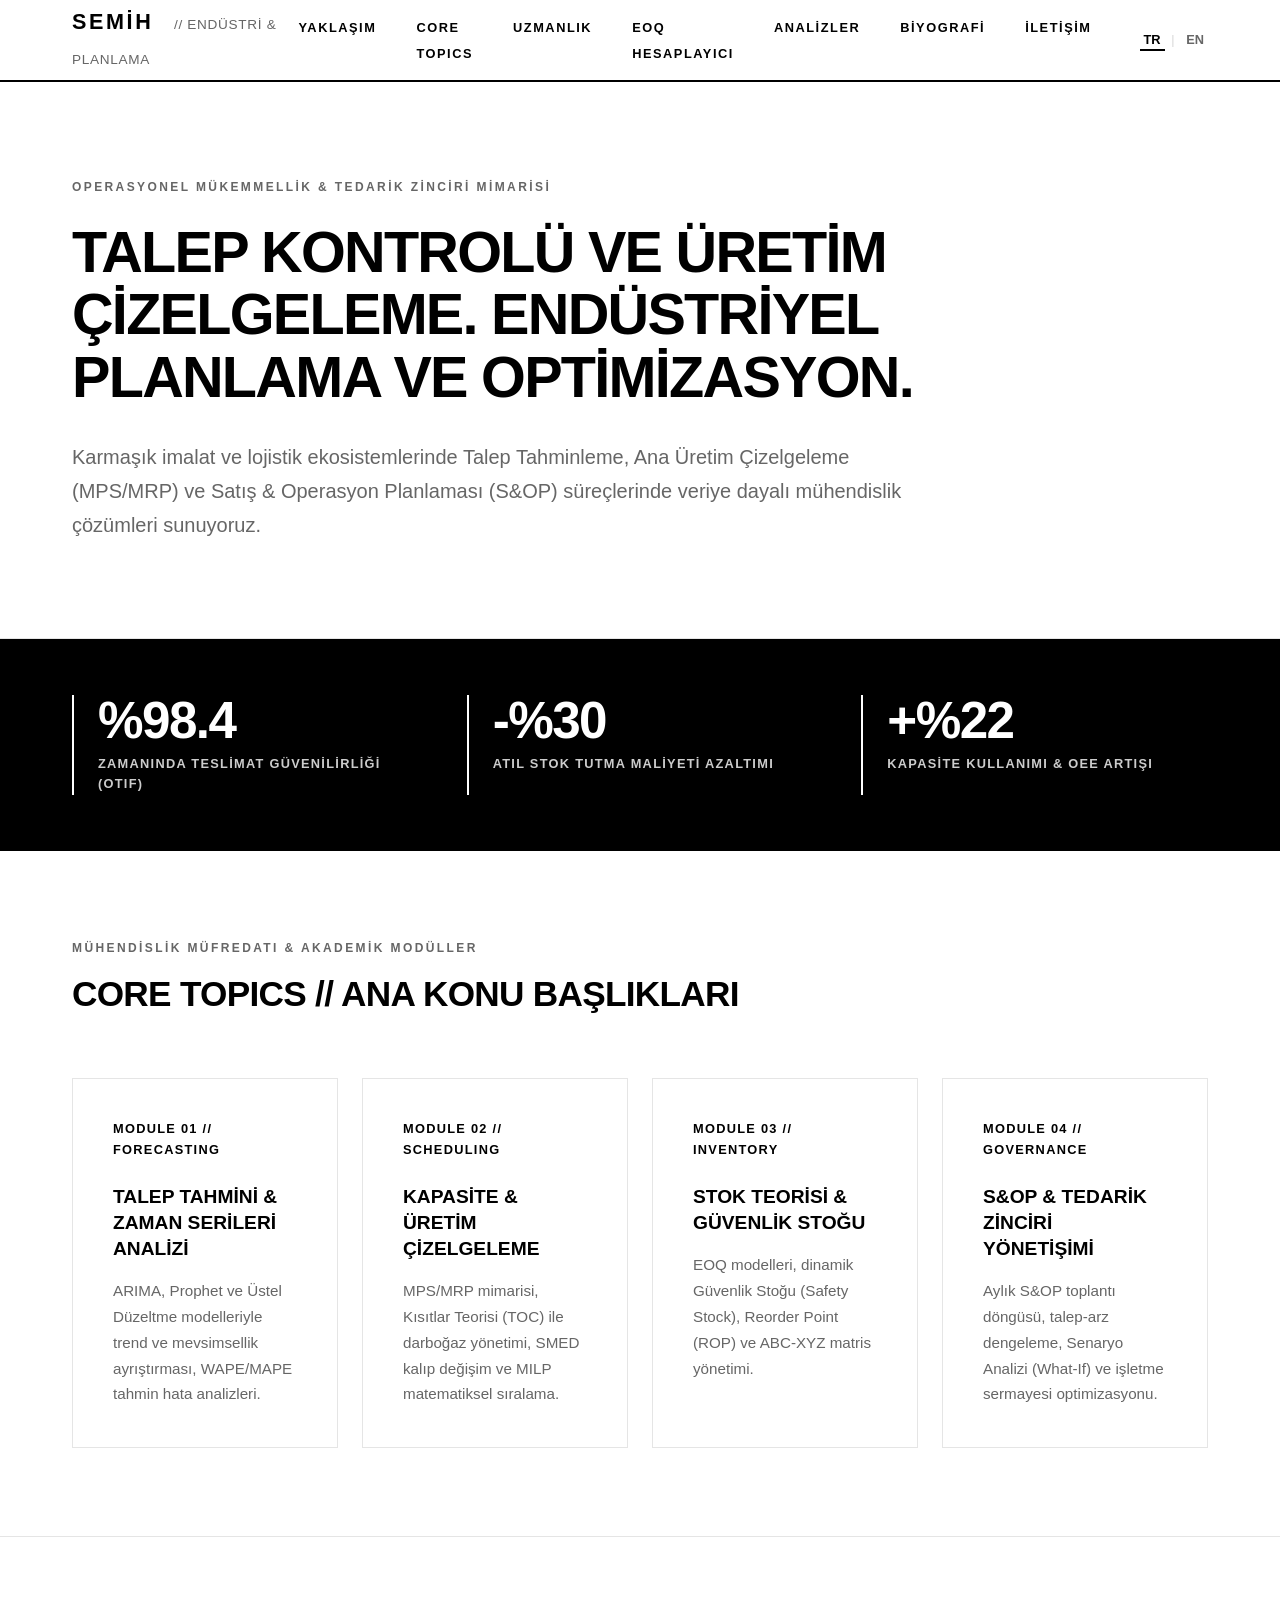
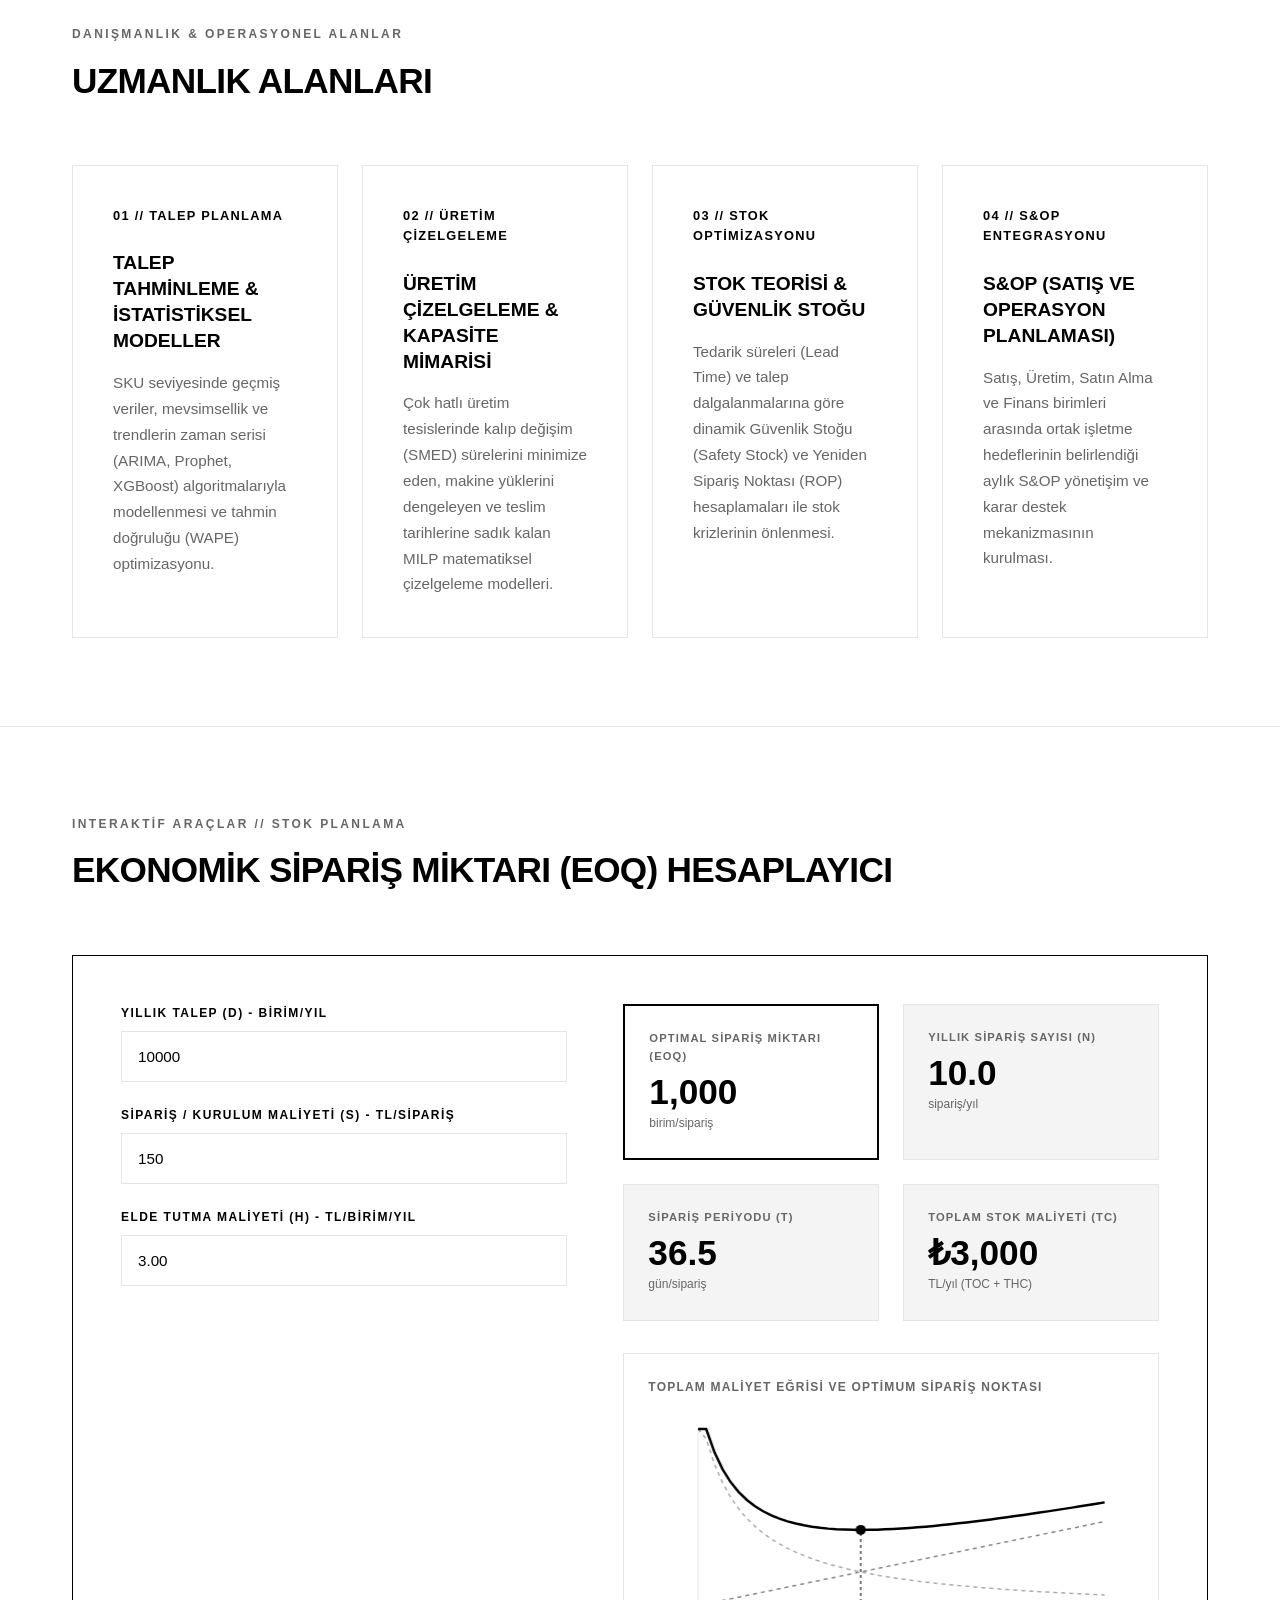
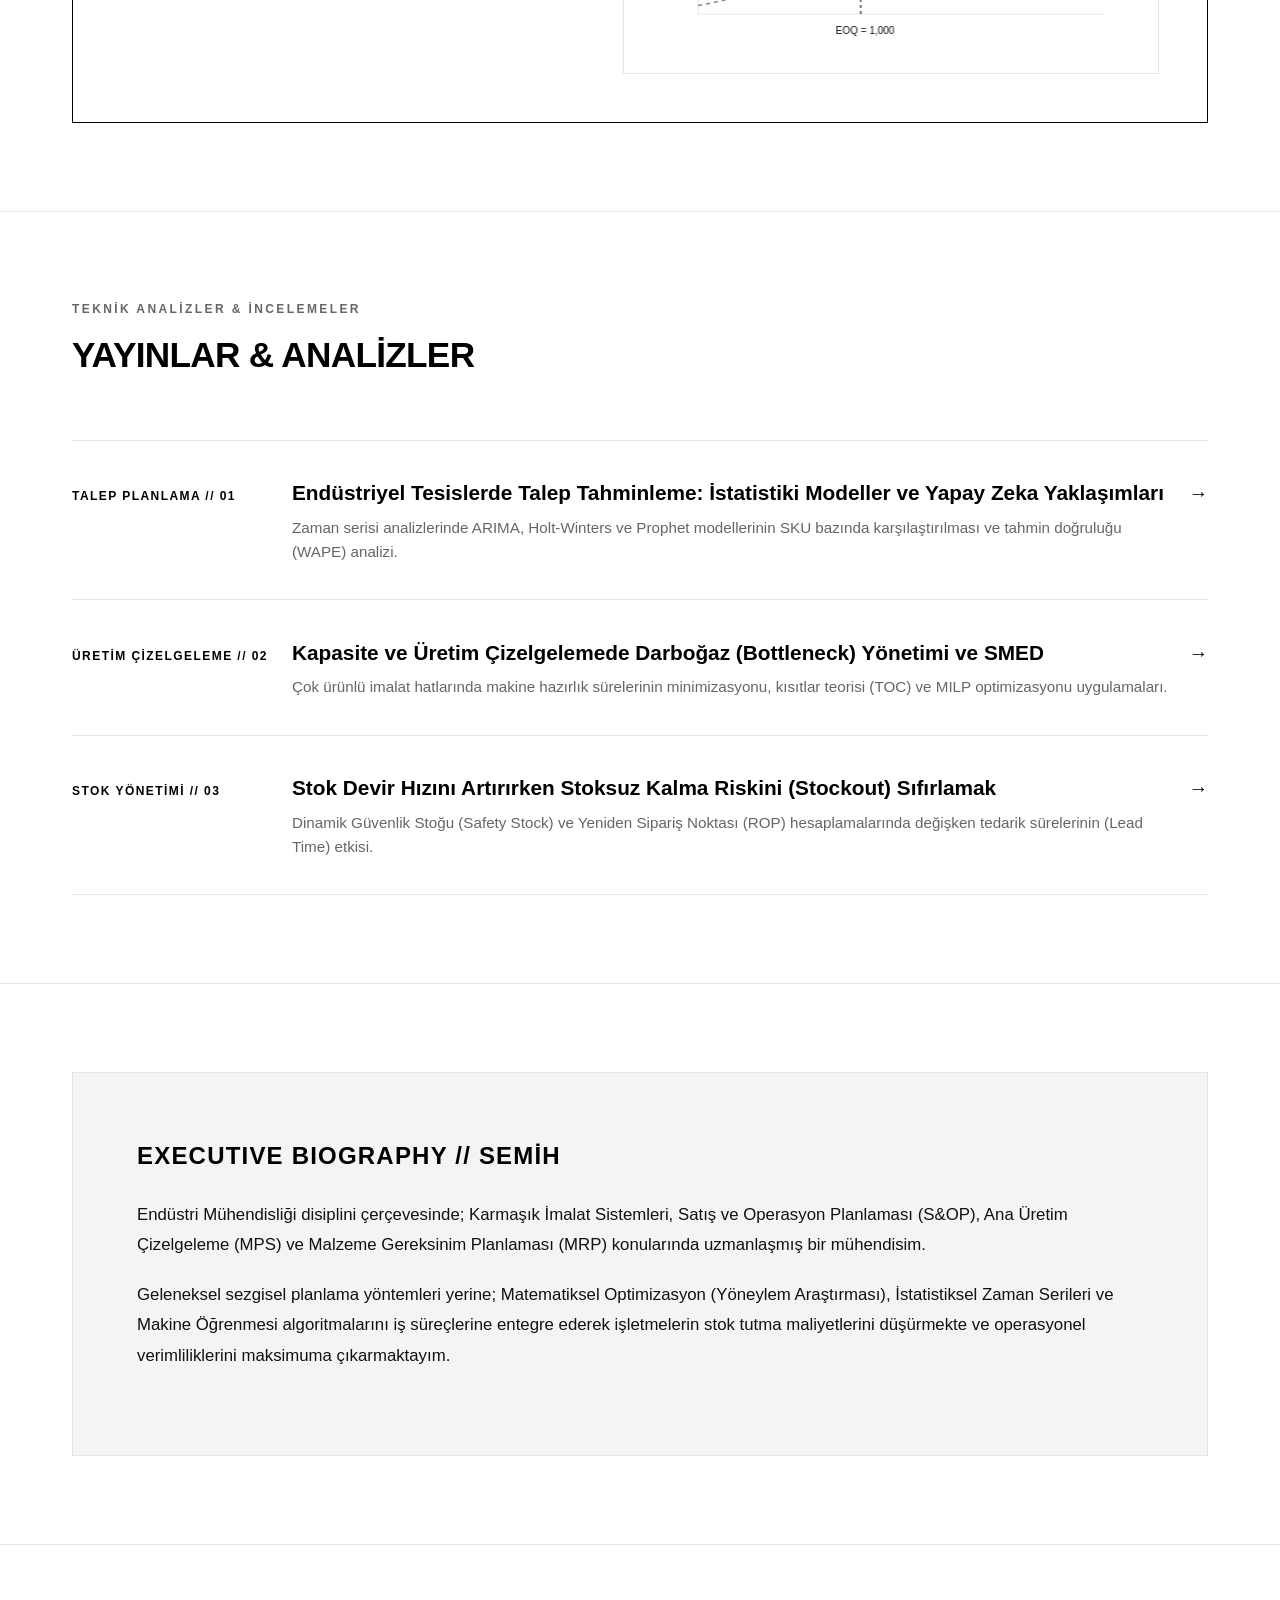
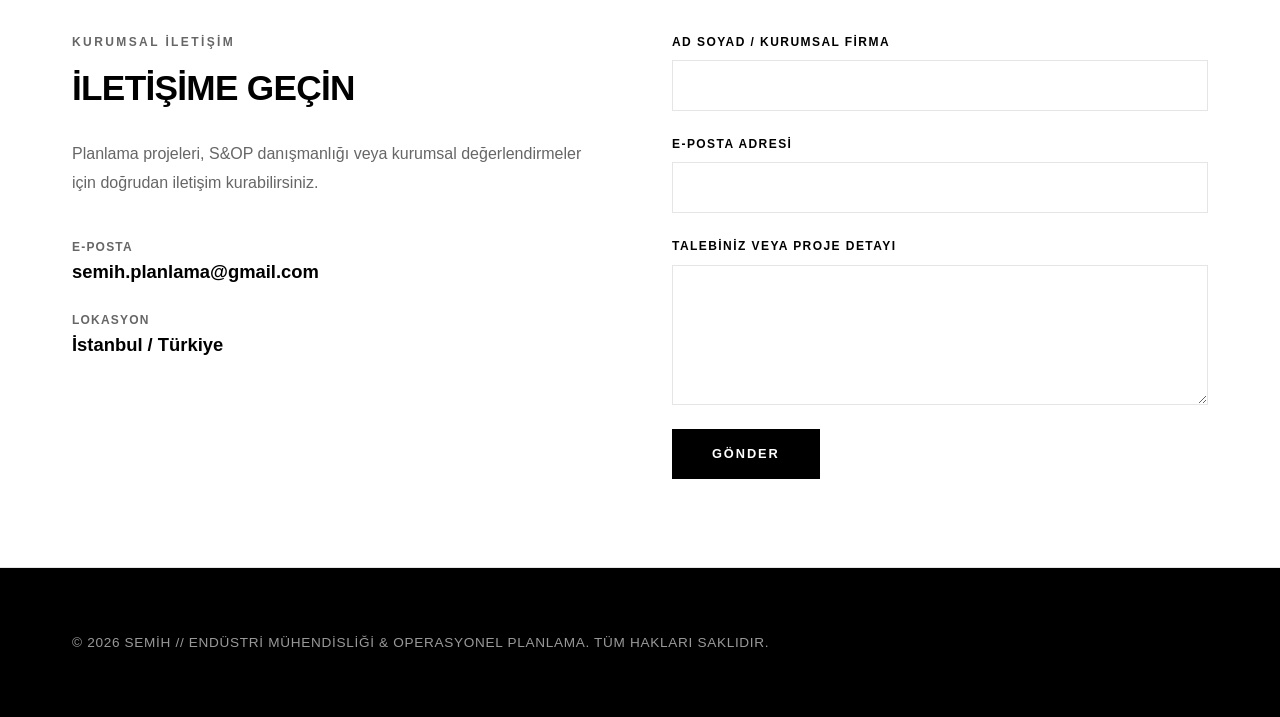
==== commit 7c034686: "Add Core Topics section to main menu and grid layout with TR/EN i18n support" ====
--- a/index.html
+++ b/index.html
@@ -6,7 +6,7 @@
   
   <title>SEMİH // Endüstri Mühendisliği & Operasyonel Planlama</title>
   <meta name="description" content="Talep tahminleme, üretim planlama, stok optimizasyonu ve S&OP süreçleri için veriye dayalı mühendislik portalı.">
-  <meta name="keywords" content="endüstri mühendisliği, talep planlama, üretim çizelgeleme, EOQ hesaplayıcı, S&OP, stok optimizasyonu, BlackRock corporate monochrome">
+  <meta name="keywords" content="endüstri mühendisliği, talep planlama, üretim çizelgeleme, core topics, S&OP, stok optimizasyonu, BlackRock corporate monochrome">
   <meta name="author" content="Semih">
 
   <link rel="icon" type="image/svg+xml" href="data:image/svg+xml,<svg xmlns='http://www.w3.org/2000/svg' viewBox='0 0 100 100'><text y='.9em' font-size='90'>▪️</text></svg>">
@@ -25,6 +25,7 @@
         <nav>
           <ul class="nav-menu">
             <li><a href="#approach" class="nav-link" data-i18n="nav_approach">YAKLAŞIM</a></li>
+            <li><a href="#topics" class="nav-link" data-i18n="nav_topics">CORE TOPICS</a></li>
             <li><a href="#expertise" class="nav-link" data-i18n="nav_expertise">UZMANLIK</a></li>
             <li><a href="#eoq" class="nav-link" data-i18n="nav_eoq">EOQ HESAPLAYICI</a></li>
             <li><a href="#publications" class="nav-link" data-i18n="nav_publications">ANALİZLER</a></li>
@@ -74,6 +75,52 @@
 
   <!-- Main Content -->
   <main>
+
+    <!-- Core Topics Section -->
+    <section class="content-section" id="topics">
+      <div class="container">
+        <div class="section-head">
+          <span class="section-kicker" data-i18n="top_kicker">MÜHENDİSLİK MÜFREDATI & AKADEMİK MODÜLLER</span>
+          <h2 class="section-main-title" data-i18n="top_title">CORE TOPICS // ANA KONU BAŞLIKLARI</h2>
+        </div>
+
+        <div class="grid-4">
+          
+          <div class="bw-card">
+            <div class="bw-card-num" data-i18n="top_1_num">MODULE 01 // FORECASTING</div>
+            <h3 class="bw-card-title" data-i18n="top_1_title">TALEP TAHMİNİ & ZAMAN SERİLERİ ANALİZİ</h3>
+            <p class="bw-card-body" data-i18n="top_1_body">
+              ARIMA, Prophet ve Üstel Düzeltme modelleriyle trend ve mevsimsellik ayrıştırması, WAPE/MAPE tahmin hata analizleri.
+            </p>
+          </div>
+
+          <div class="bw-card">
+            <div class="bw-card-num" data-i18n="top_2_num">MODULE 02 // SCHEDULING</div>
+            <h3 class="bw-card-title" data-i18n="top_2_title">KAPASİTE & ÜRETİM ÇİZELGELEME</h3>
+            <p class="bw-card-body" data-i18n="top_2_body">
+              MPS/MRP mimarisi, Kısıtlar Teorisi (TOC) ile darboğaz yönetimi, SMED kalıp değişim ve MILP matematiksel sıralama.
+            </p>
+          </div>
+
+          <div class="bw-card">
+            <div class="bw-card-num" data-i18n="top_3_num">MODULE 03 // INVENTORY</div>
+            <h3 class="bw-card-title" data-i18n="top_3_title">STOK TEORİSİ & GÜVENLİK STOĞU</h3>
+            <p class="bw-card-body" data-i18n="top_3_body">
+              EOQ modelleri, dinamik Güvenlik Stoğu (Safety Stock), Reorder Point (ROP) ve ABC-XYZ matris yönetimi.
+            </p>
+          </div>
+
+          <div class="bw-card">
+            <div class="bw-card-num" data-i18n="top_4_num">MODULE 04 // GOVERNANCE</div>
+            <h3 class="bw-card-title" data-i18n="top_4_title">S&OP & TEDARİK ZİNCİRİ YÖNETİŞİMİ</h3>
+            <p class="bw-card-body" data-i18n="top_4_body">
+              Aylık S&OP toplantı döngüsü, talep-arz dengeleme, Senaryo Analizi (What-If) ve işletme sermayesi optimizasyonu.
+            </p>
+          </div>
+
+        </div>
+      </div>
+    </section>
 
     <!-- Uzmanlık Alanları -->
     <section class="content-section" id="expertise">
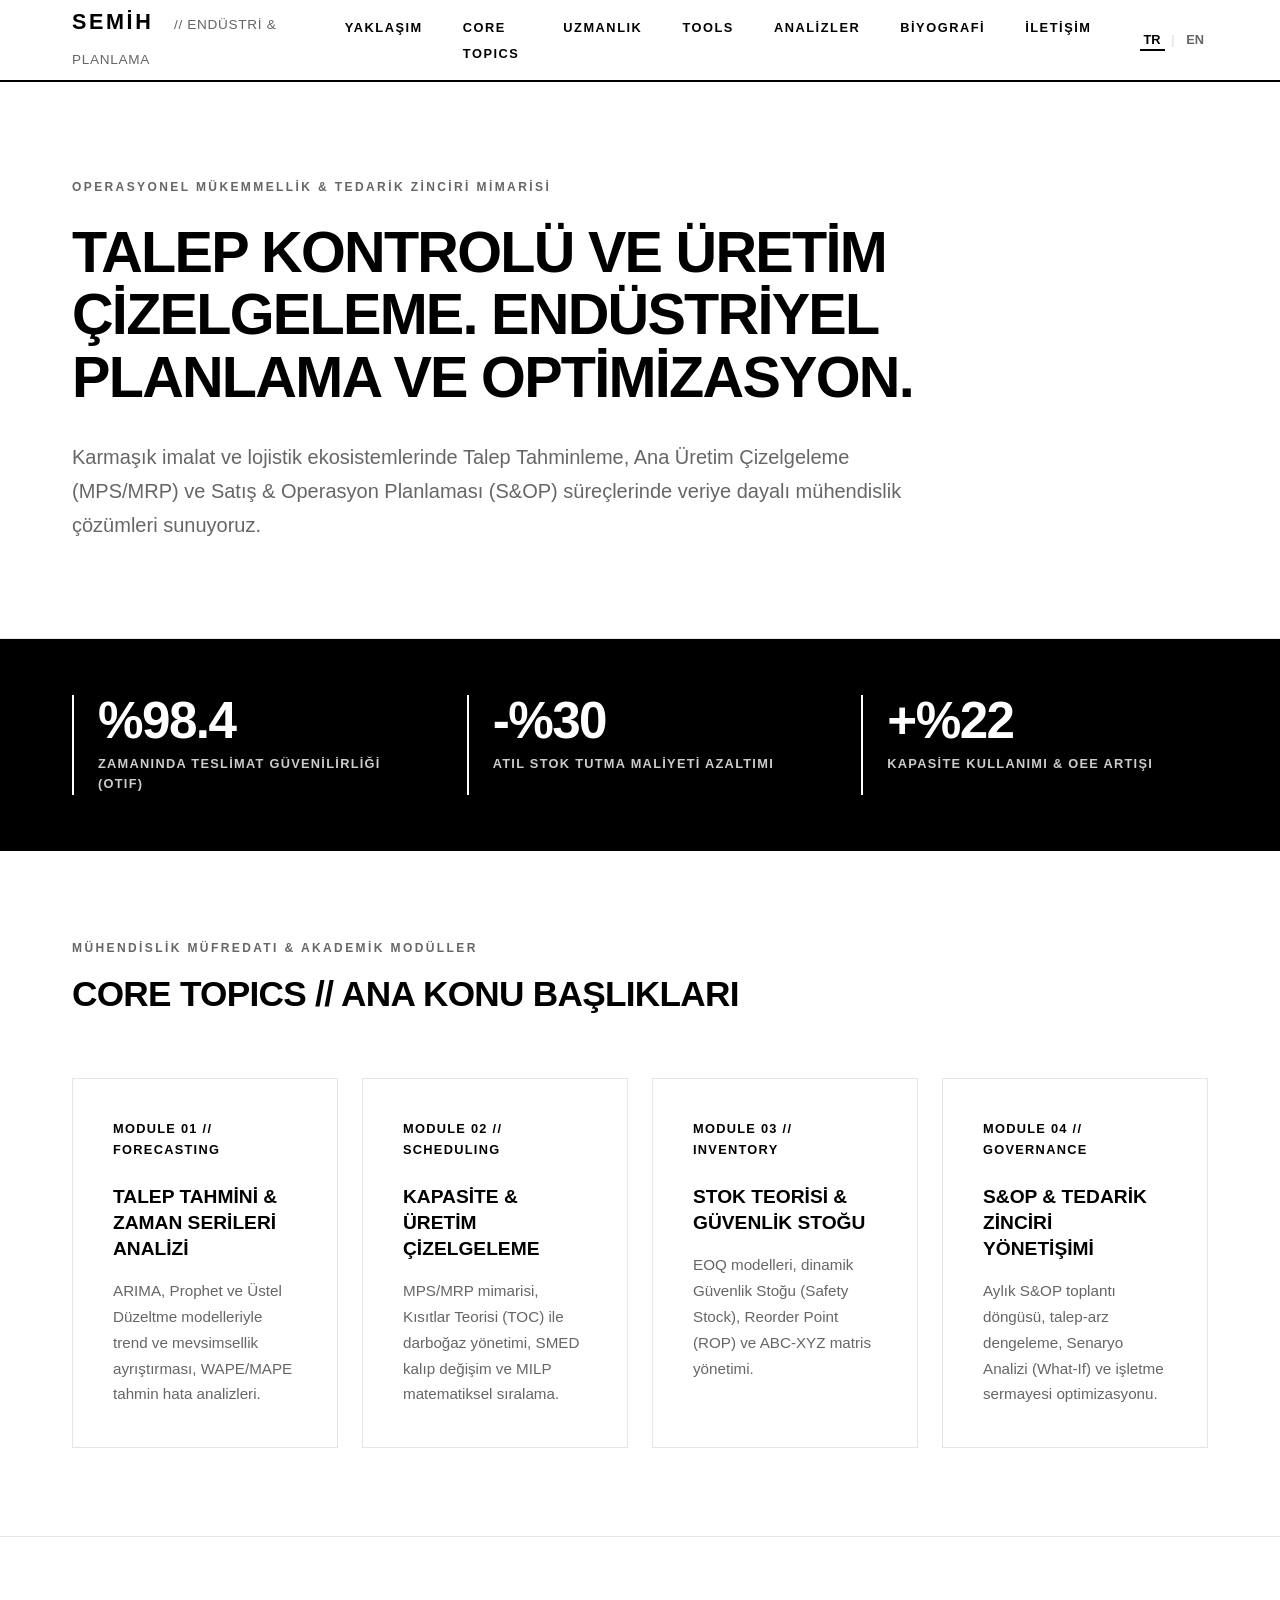
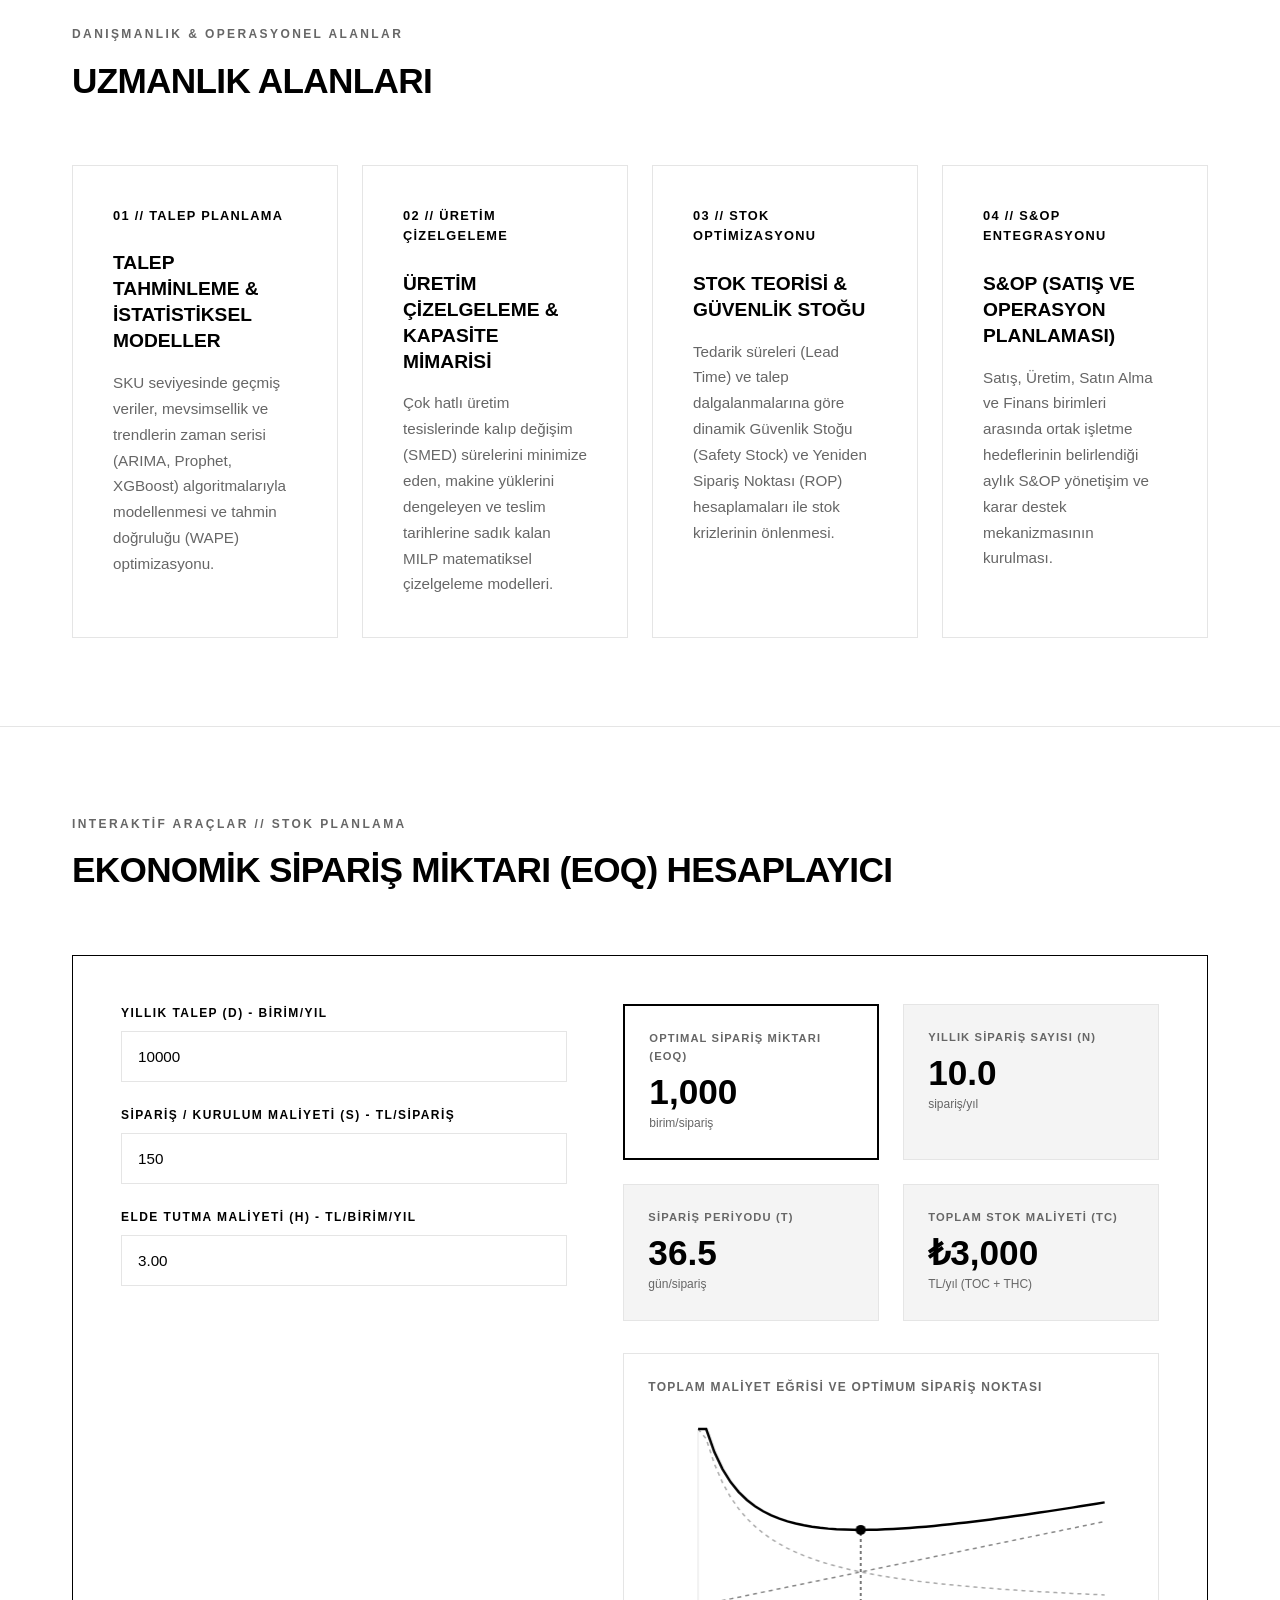
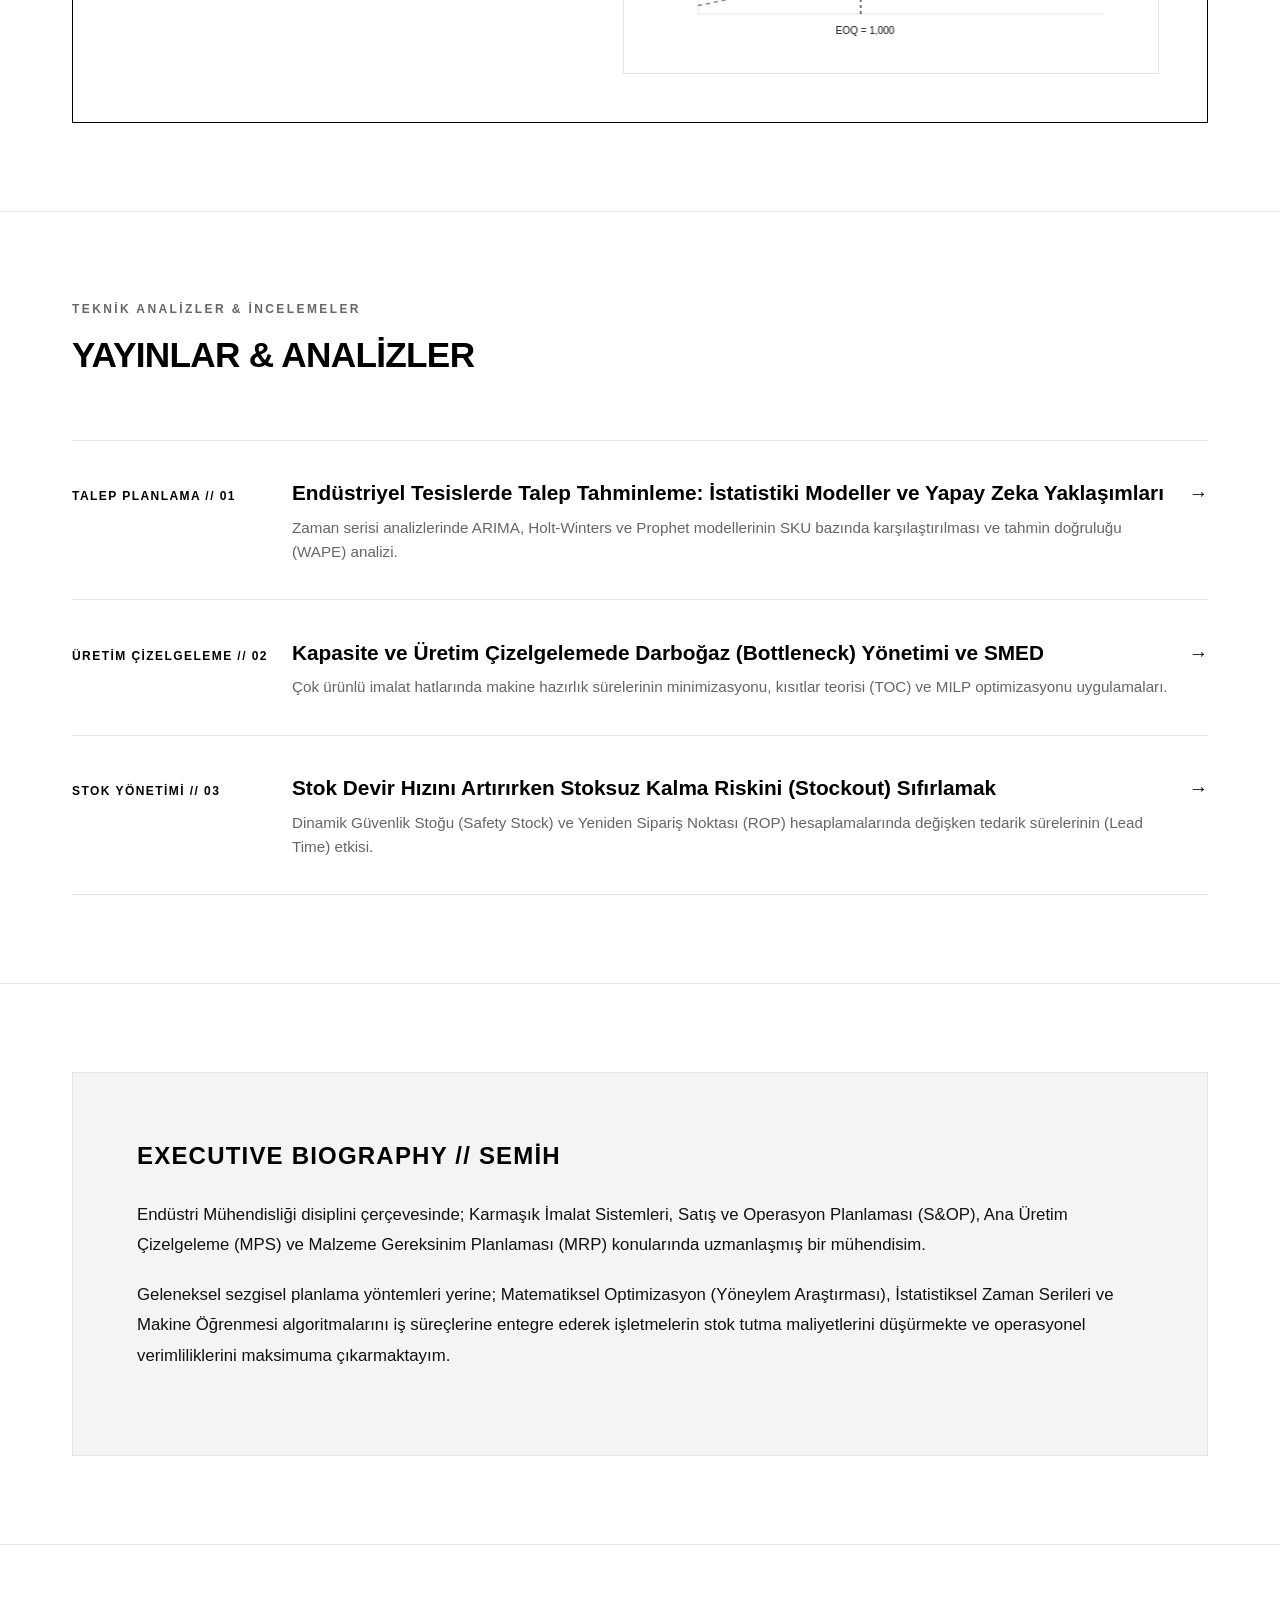
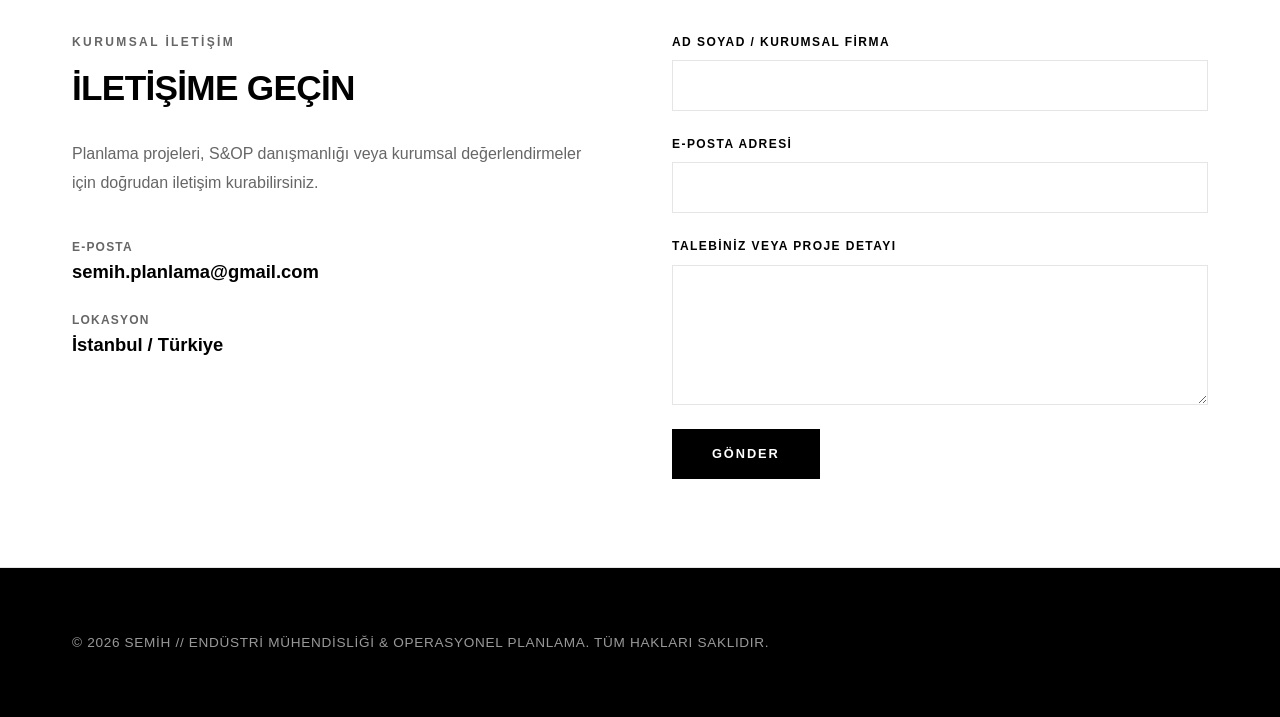
==== commit bced015b: "Update EOQ calculator main navigation label to TOOLS" ====
--- a/index.html
+++ b/index.html
@@ -6,7 +6,7 @@
   
   <title>SEMİH // Endüstri Mühendisliği & Operasyonel Planlama</title>
   <meta name="description" content="Talep tahminleme, üretim planlama, stok optimizasyonu ve S&OP süreçleri için veriye dayalı mühendislik portalı.">
-  <meta name="keywords" content="endüstri mühendisliği, talep planlama, üretim çizelgeleme, core topics, S&OP, stok optimizasyonu, BlackRock corporate monochrome">
+  <meta name="keywords" content="endüstri mühendisliği, talep planlama, üretim çizelgeleme, EOQ hesaplayıcı, S&OP, stok optimizasyonu, BlackRock corporate monochrome">
   <meta name="author" content="Semih">
 
   <link rel="icon" type="image/svg+xml" href="data:image/svg+xml,<svg xmlns='http://www.w3.org/2000/svg' viewBox='0 0 100 100'><text y='.9em' font-size='90'>▪️</text></svg>">
@@ -27,7 +27,7 @@
             <li><a href="#approach" class="nav-link" data-i18n="nav_approach">YAKLAŞIM</a></li>
             <li><a href="#topics" class="nav-link" data-i18n="nav_topics">CORE TOPICS</a></li>
             <li><a href="#expertise" class="nav-link" data-i18n="nav_expertise">UZMANLIK</a></li>
-            <li><a href="#eoq" class="nav-link" data-i18n="nav_eoq">EOQ HESAPLAYICI</a></li>
+            <li><a href="#eoq" class="nav-link" data-i18n="nav_eoq">TOOLS</a></li>
             <li><a href="#publications" class="nav-link" data-i18n="nav_publications">ANALİZLER</a></li>
             <li><a href="#biography" class="nav-link" data-i18n="nav_biography">BİYOGRAFİ</a></li>
             <li><a href="#contact" class="nav-link" data-i18n="nav_contact">İLETİŞİM</a></li>
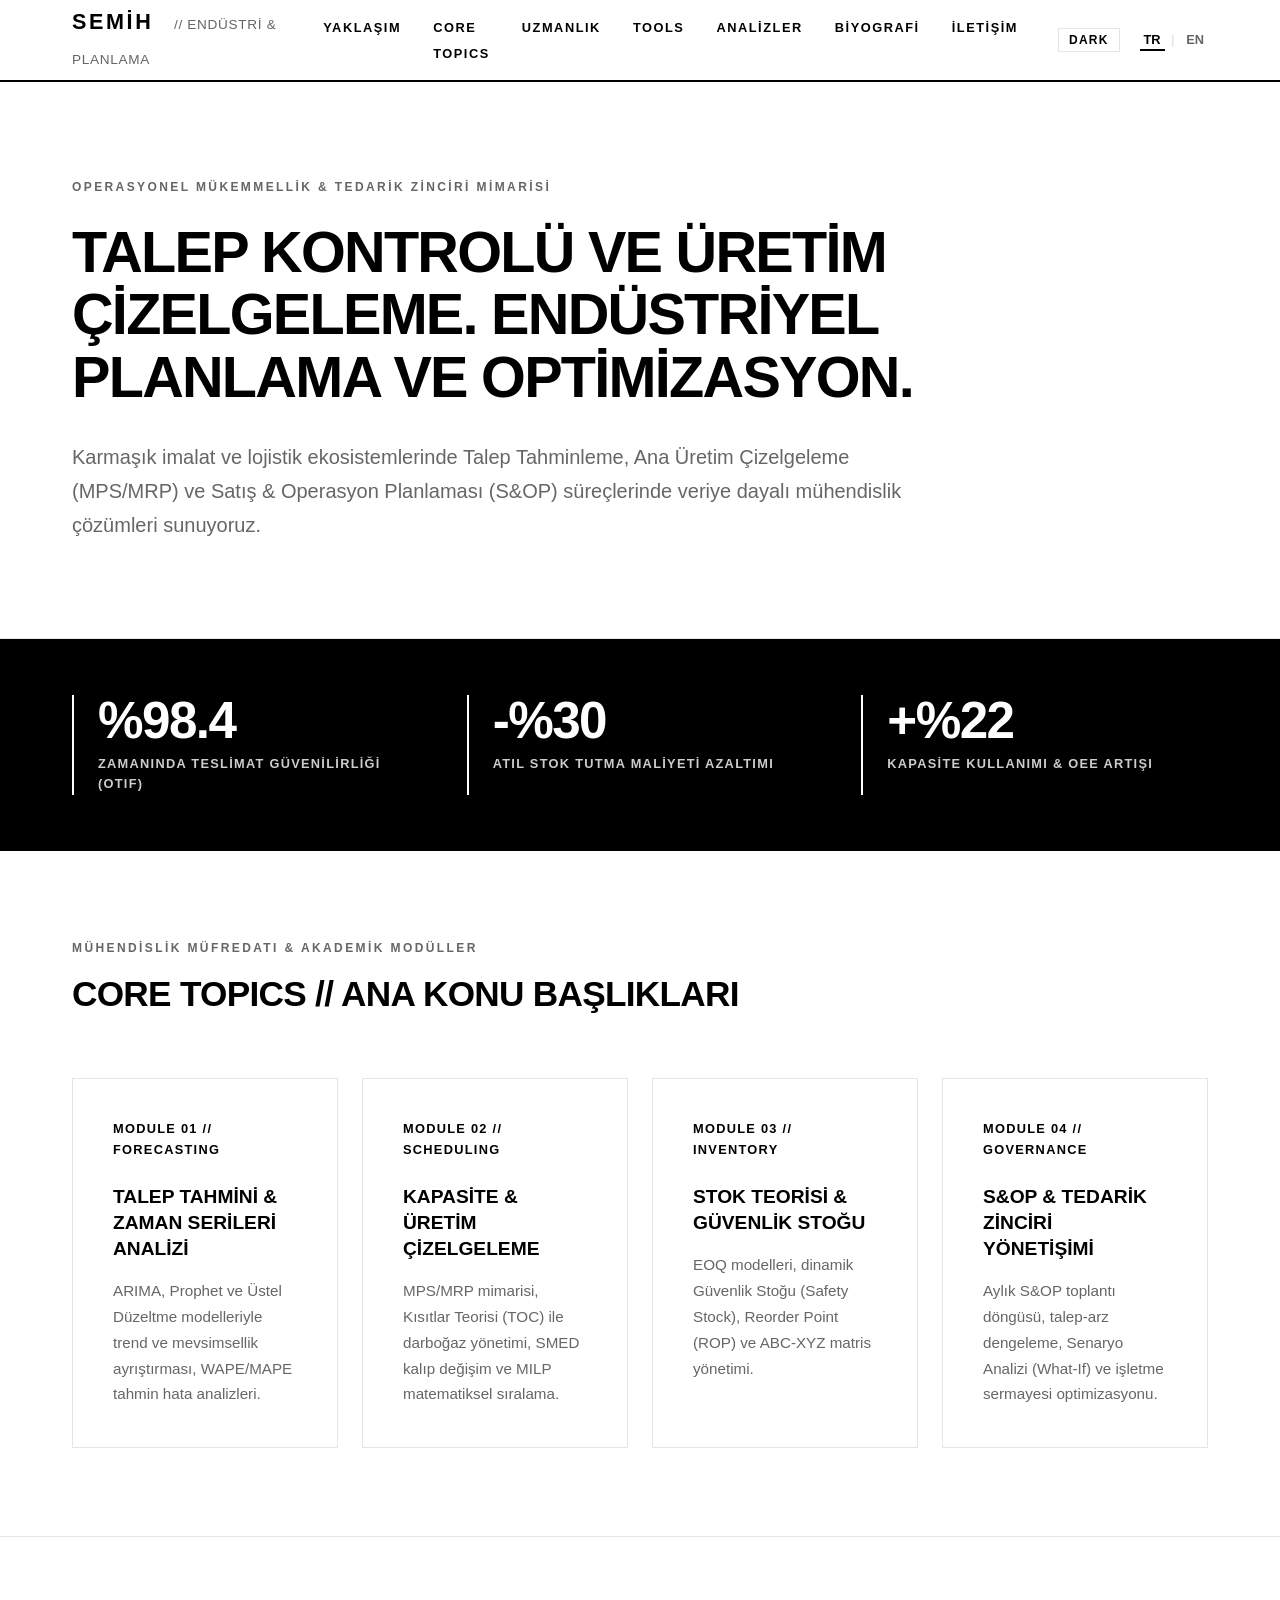
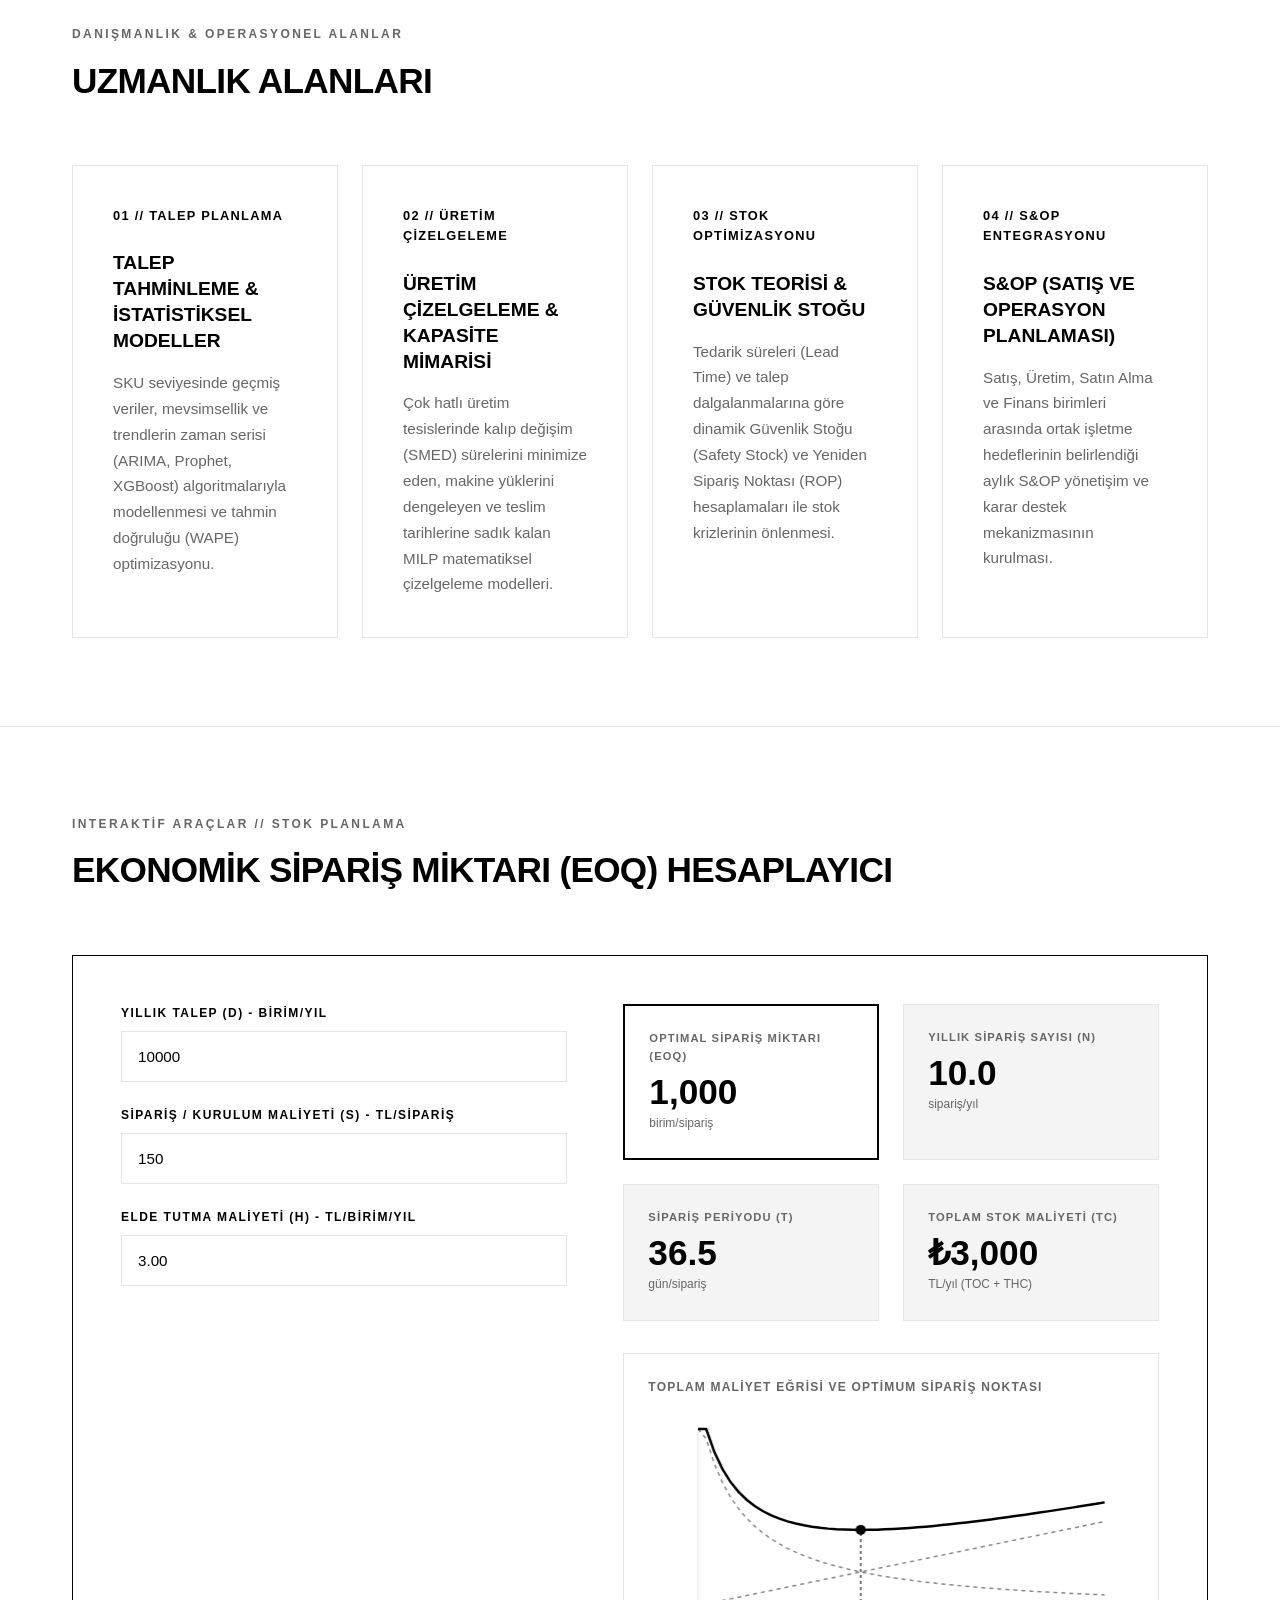
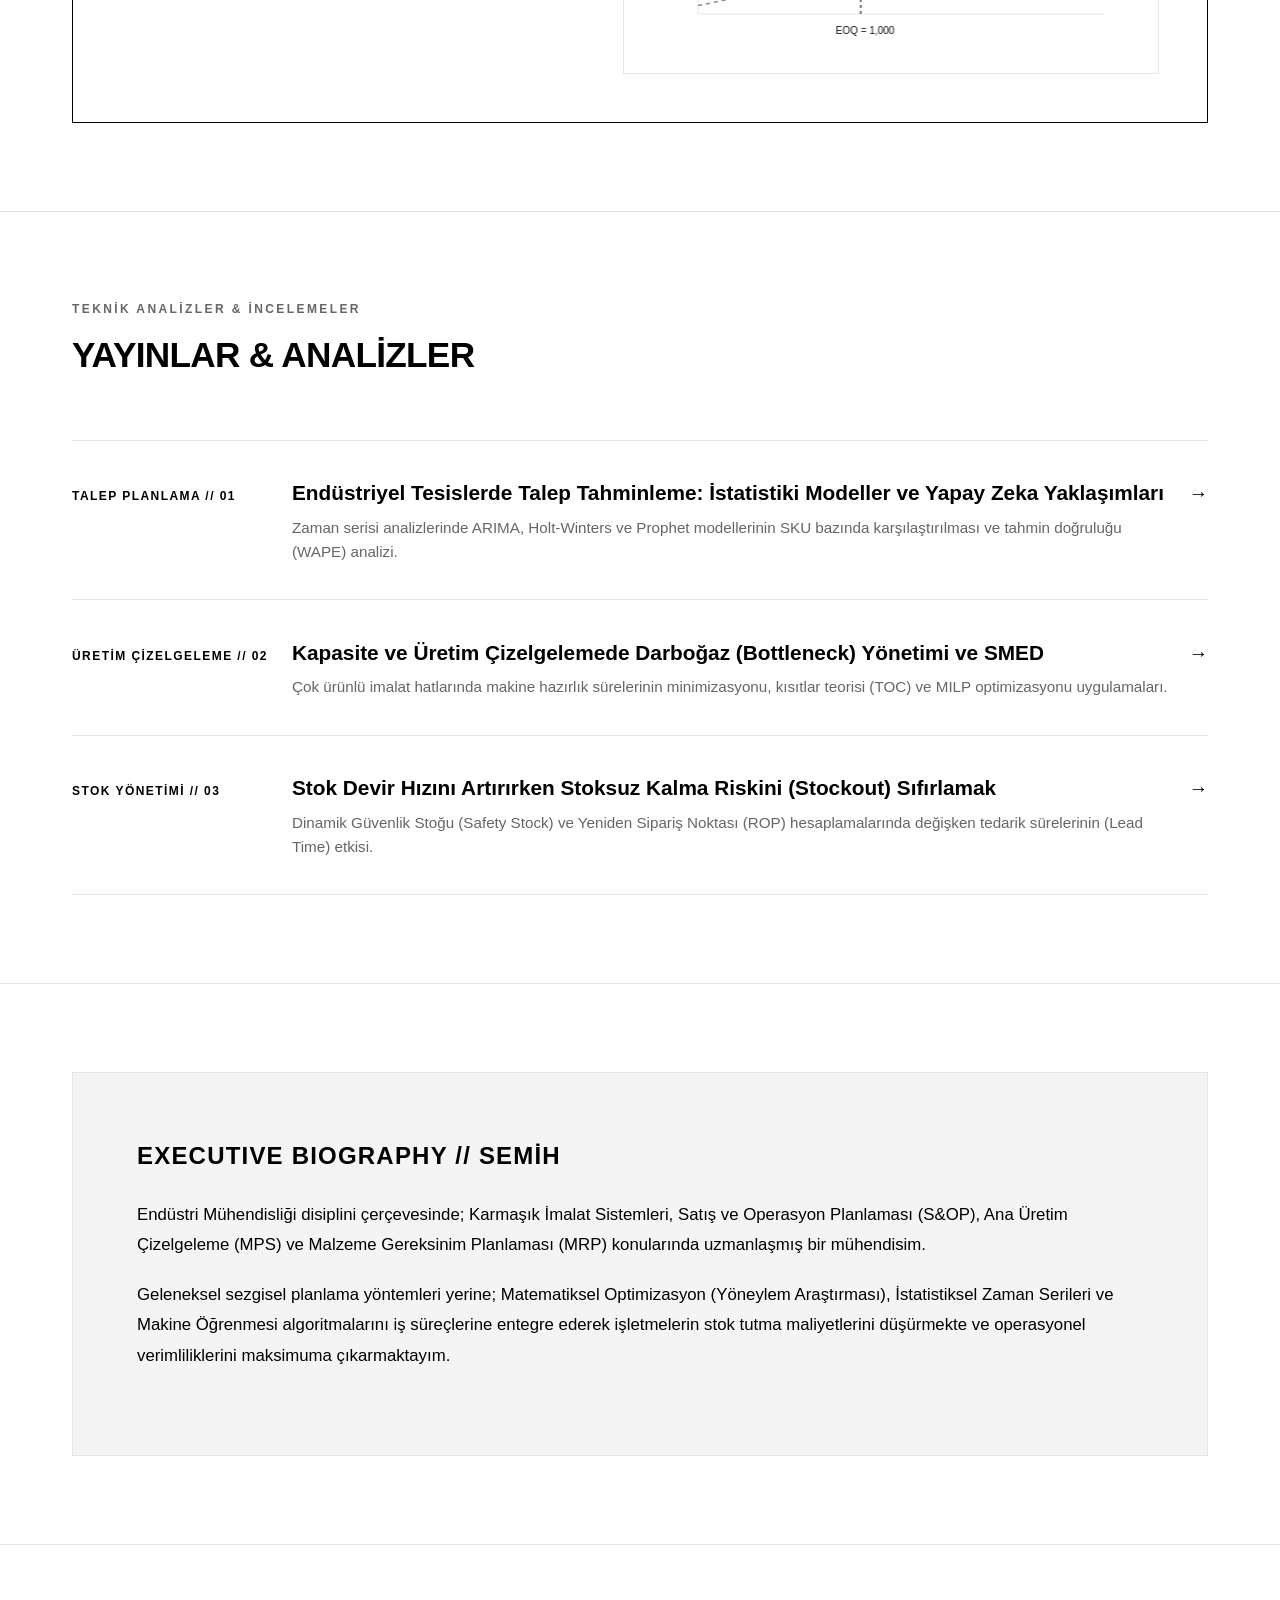
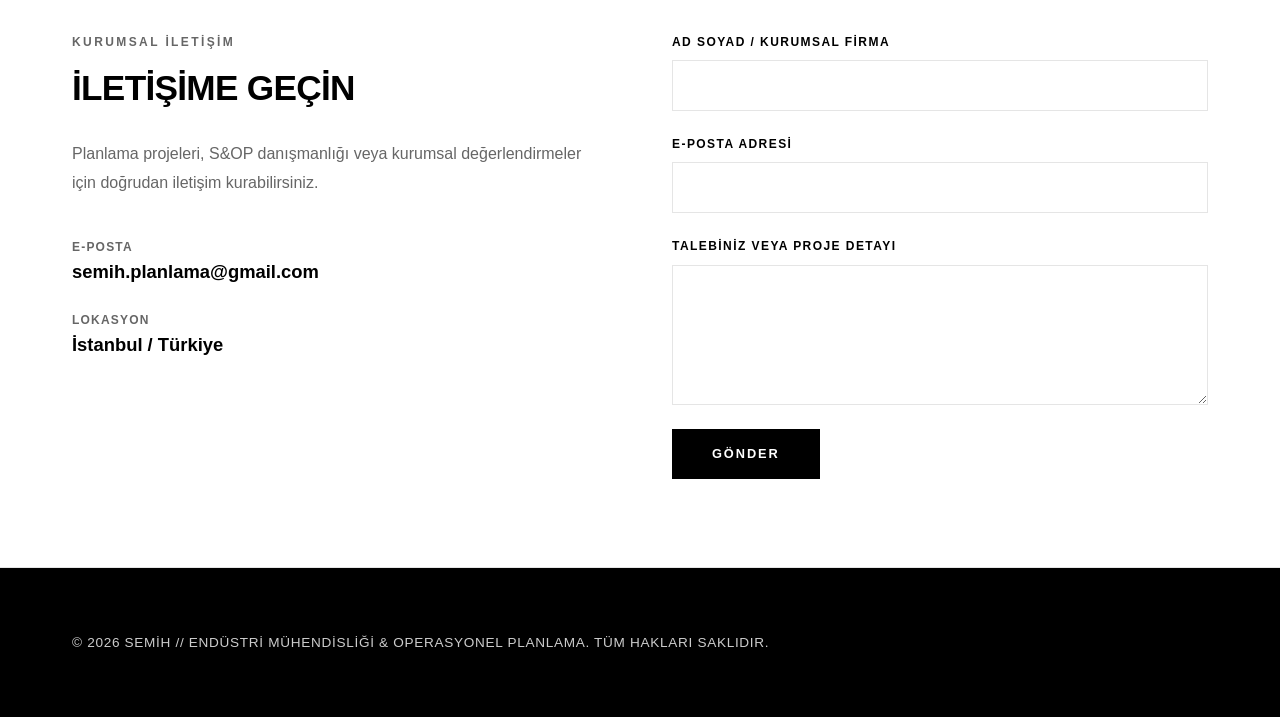
==== commit f3362bc9: "Add high-contrast monochrome Dark Mode and Light Mode theme toggle with persistent state" ====
--- a/index.html
+++ b/index.html
@@ -34,11 +34,15 @@
           </ul>
         </nav>
 
-        <!-- Language Switcher Buttons -->
-        <div class="lang-switcher">
-          <button class="lang-btn active" data-lang="tr" id="btn-tr">TR</button>
-          <span class="lang-divider">|</span>
-          <button class="lang-btn" data-lang="en" id="btn-en">EN</button>
+        <!-- Header Controls (Theme & Language Switchers) -->
+        <div class="header-controls">
+          <button class="theme-btn" id="theme-toggle">DARK</button>
+          
+          <div class="lang-switcher">
+            <button class="lang-btn active" data-lang="tr" id="btn-tr">TR</button>
+            <span class="lang-divider">|</span>
+            <button class="lang-btn" data-lang="en" id="btn-en">EN</button>
+          </div>
         </div>
       </div>
     </div>
@@ -202,31 +206,31 @@
                 <div class="eoq-result-card highlight">
                   <div class="eoq-result-label" data-i18n="eoq_res_eoq">OPTIMAL SİPARİŞ MİKTARI (EOQ)</div>
                   <div class="eoq-result-val" id="res-eoq">1,000</div>
-                  <small style="color:var(--mid-gray); font-size:0.75rem;" data-i18n="eoq_res_unit">birim/sipariş</small>
+                  <small style="color:var(--text-muted); font-size:0.75rem;" data-i18n="eoq_res_unit">birim/sipariş</small>
                 </div>
 
                 <div class="eoq-result-card">
                   <div class="eoq-result-label" data-i18n="eoq_res_orders">YILLIK SİPARİŞ SAYISI (N)</div>
                   <div class="eoq-result-val" id="res-orders">10</div>
-                  <small style="color:var(--mid-gray); font-size:0.75rem;" data-i18n="eoq_res_orders_unit">sipariş/yıl</small>
+                  <small style="color:var(--text-muted); font-size:0.75rem;" data-i18n="eoq_res_orders_unit">sipariş/yıl</small>
                 </div>
 
                 <div class="eoq-result-card">
                   <div class="eoq-result-label" data-i18n="eoq_res_cycle">SİPARİŞ PERİYODU (T)</div>
                   <div class="eoq-result-val" id="res-cycle">36.5</div>
-                  <small style="color:var(--mid-gray); font-size:0.75rem;" data-i18n="eoq_res_days">gün/sipariş</small>
+                  <small style="color:var(--text-muted); font-size:0.75rem;" data-i18n="eoq_res_days">gün/sipariş</small>
                 </div>
 
                 <div class="eoq-result-card">
                   <div class="eoq-result-label" data-i18n="eoq_res_cost">TOPLAM STOK MALİYETİ (TC)</div>
                   <div class="eoq-result-val" id="res-cost">₺3,000</div>
-                  <small style="color:var(--mid-gray); font-size:0.75rem;" data-i18n="eoq_res_cost_unit">TL/yıl (TOC + THC)</small>
+                  <small style="color:var(--text-muted); font-size:0.75rem;" data-i18n="eoq_res_cost_unit">TL/yıl (TOC + THC)</small>
                 </div>
               </div>
 
               <!-- EOQ Cost Curve Canvas Chart -->
               <div class="eoq-chart-wrapper">
-                <div style="font-size:0.75rem; font-weight:900; text-transform:uppercase; letter-spacing:0.1em; color:var(--mid-gray); margin-bottom:0.75rem;" data-i18n="eoq_chart_title">TOPLAM MALİYET EĞRİSİ VE OPTİMUM SİPARİŞ NOKTASI</div>
+                <div style="font-size:0.75rem; font-weight:900; text-transform:uppercase; letter-spacing:0.1em; color:var(--text-muted); margin-bottom:0.75rem;" data-i18n="eoq_chart_title">TOPLAM MALİYET EĞRİSİ VE OPTİMUM SİPARİŞ NOKTASI</div>
                 <canvas id="eoq-chart"></canvas>
               </div>
             </div>
@@ -297,14 +301,14 @@
         <div>
           <span class="section-kicker" data-i18n="contact_kicker">KURUMSAL İLETİŞİM</span>
           <h2 class="section-main-title" data-i18n="contact_title">İLETİŞİME GEÇİN</h2>
-          <p style="color: var(--mid-gray); margin-top: 1.5rem; line-height: 1.8;" data-i18n="contact_desc">
+          <p style="color: var(--text-muted); margin-top: 1.5rem; line-height: 1.8;" data-i18n="contact_desc">
             Planlama projeleri, S&OP danışmanlığı veya kurumsal değerlendirmeler için doğrudan iletişim kurabilirsiniz.
           </p>
           <div style="margin-top: 2.5rem;">
-            <p style="font-size: 0.75rem; font-weight: 900; text-transform: uppercase; letter-spacing: 0.1em; color: var(--mid-gray);" data-i18n="contact_email_label">E-POSTA</p>
+            <p style="font-size: 0.75rem; font-weight: 900; text-transform: uppercase; letter-spacing: 0.1em; color: var(--text-muted);" data-i18n="contact_email_label">E-POSTA</p>
             <p style="font-size: 1.15rem; font-weight: 900; margin-bottom: 1.5rem;">semih.planlama@gmail.com</p>
 
-            <p style="font-size: 0.75rem; font-weight: 900; text-transform: uppercase; letter-spacing: 0.1em; color: var(--mid-gray);" data-i18n="contact_loc_label">LOKASYON</p>
+            <p style="font-size: 0.75rem; font-weight: 900; text-transform: uppercase; letter-spacing: 0.1em; color: var(--text-muted);" data-i18n="contact_loc_label">LOKASYON</p>
             <p style="font-size: 1.15rem; font-weight: 900;" data-i18n="contact_loc_val">İstanbul / Türkiye</p>
           </div>
         </div>
--- a/style.css
+++ b/style.css
@@ -4,15 +4,37 @@
    ========================================================================== */
 
 :root {
-  --black: #000000;
-  --dark-gray: #111111;
-  --mid-gray: #666666;
-  --light-gray: #e5e5e5;
-  --bg-gray: #f4f4f4;
-  --white: #ffffff;
+  /* Default Light Mode Variables */
+  --bg-primary: #ffffff;
+  --text-primary: #000000;
+  --text-muted: #666666;
+  --border-color: #e5e5e5;
+  --bg-secondary: #f4f4f4;
+  --bg-card: #ffffff;
+  --border-hover: #000000;
+
+  /* Accent Strip (Inverse) */
+  --bg-accent-strip: #000000;
+  --text-accent-strip: #ffffff;
+  --subtext-accent-strip: #cccccc;
 
   --font-main: -apple-system, BlinkMacSystemFont, "Helvetica Neue", Arial, sans-serif;
   --font-serif: Georgia, "Times New Roman", Times, serif;
+}
+
+/* Dark Mode Variables Override */
+body.dark-mode {
+  --bg-primary: #0a0a0a;
+  --text-primary: #ffffff;
+  --text-muted: #aaaaaa;
+  --border-color: #262626;
+  --bg-secondary: #141414;
+  --bg-card: #111111;
+  --border-hover: #ffffff;
+
+  --bg-accent-strip: #161616;
+  --text-accent-strip: #ffffff;
+  --subtext-accent-strip: #888888;
 }
 
 /* Reset & Global */
@@ -24,17 +46,18 @@
 
 html {
   scroll-behavior: smooth;
-  background-color: var(--white);
-  color: var(--black);
+  background-color: var(--bg-primary);
+  color: var(--text-primary);
 }
 
 body {
-  background-color: var(--white);
-  color: var(--black);
+  background-color: var(--bg-primary);
+  color: var(--text-primary);
   font-family: var(--font-main);
   line-height: 1.6;
   font-size: 16px;
   -webkit-font-smoothing: antialiased;
+  transition: background-color 0.25s ease, color 0.25s ease;
 }
 
 .container {
@@ -45,11 +68,12 @@
 
 /* Header / Top Navigation */
 .site-header {
-  background-color: var(--white);
-  border-bottom: 2px solid var(--black);
+  background-color: var(--bg-primary);
+  border-bottom: 2px solid var(--text-primary);
   position: sticky;
   top: 0;
   z-index: 1000;
+  transition: background-color 0.25s ease, border-color 0.25s ease;
 }
 
 .header-container {
@@ -64,13 +88,13 @@
   font-weight: 900;
   letter-spacing: 0.12em;
   text-transform: uppercase;
-  color: var(--black);
+  color: var(--text-primary);
   text-decoration: none;
 }
 
 .brand-logo span {
   font-weight: 400;
-  color: var(--mid-gray);
+  color: var(--text-muted);
   margin-left: 0.75rem;
   font-size: 0.85rem;
   letter-spacing: 0.05em;
@@ -79,12 +103,12 @@
 .nav-wrapper {
   display: flex;
   align-items: center;
-  gap: 3rem;
+  gap: 2.5rem;
 }
 
 .nav-menu {
   display: flex;
-  gap: 2.5rem;
+  gap: 2rem;
   list-style: none;
 }
 
@@ -93,7 +117,7 @@
   font-weight: 800;
   text-transform: uppercase;
   letter-spacing: 0.12em;
-  color: var(--black);
+  color: var(--text-primary);
   text-decoration: none;
   border-bottom: 2px solid transparent;
   padding-bottom: 4px;
@@ -101,7 +125,34 @@
 }
 
 .nav-link:hover {
-  border-color: var(--black);
+  border-color: var(--text-primary);
+}
+
+/* Controls Group (Language & Theme Switchers) */
+.header-controls {
+  display: flex;
+  align-items: center;
+  gap: 1.25rem;
+}
+
+/* Theme Switcher Button */
+.theme-btn {
+  background: none;
+  border: 1px solid var(--border-color);
+  font-family: var(--font-main);
+  font-size: 0.75rem;
+  font-weight: 800;
+  letter-spacing: 0.1em;
+  text-transform: uppercase;
+  color: var(--text-primary);
+  cursor: pointer;
+  padding: 4px 10px;
+  border-radius: 0;
+  transition: all 0.2s ease;
+}
+
+.theme-btn:hover {
+  border-color: var(--text-primary);
 }
 
 /* Language Switcher Button Group */
@@ -120,7 +171,7 @@
   font-family: var(--font-main);
   font-size: 0.8rem;
   font-weight: 800;
-  color: var(--mid-gray);
+  color: var(--text-muted);
   cursor: pointer;
   padding: 2px 4px;
   border-bottom: 2px solid transparent;
@@ -128,23 +179,24 @@
 }
 
 .lang-btn:hover {
-  color: var(--black);
+  color: var(--text-primary);
 }
 
 .lang-btn.active {
-  color: var(--black);
-  border-color: var(--black);
+  color: var(--text-primary);
+  border-color: var(--text-primary);
 }
 
 .lang-divider {
-  color: var(--light-gray);
+  color: var(--border-color);
 }
 
 /* Hero Section (Black & White Contrast) */
 .hero-section {
-  background-color: var(--white);
+  background-color: var(--bg-primary);
   padding: 6rem 0;
-  border-bottom: 1px solid var(--light-gray);
+  border-bottom: 1px solid var(--border-color);
+  transition: background-color 0.25s ease;
 }
 
 .hero-label {
@@ -152,7 +204,7 @@
   font-weight: 900;
   text-transform: uppercase;
   letter-spacing: 0.2em;
-  color: var(--mid-gray);
+  color: var(--text-muted);
   margin-bottom: 1.5rem;
   display: block;
 }
@@ -163,24 +215,25 @@
   line-height: 1.08;
   letter-spacing: -0.03em;
   text-transform: uppercase;
-  color: var(--black);
+  color: var(--text-primary);
   margin-bottom: 2rem;
   max-width: 1000px;
 }
 
 .hero-description {
   font-size: 1.25rem;
-  color: var(--mid-gray);
+  color: var(--text-muted);
   max-width: 840px;
   line-height: 1.7;
   font-weight: 400;
 }
 
-/* Metric Strip (Pure Solid Black Banner) */
+/* Metric Strip (Pure Solid Banner) */
 .metric-strip {
-  background-color: var(--black);
-  color: var(--white);
+  background-color: var(--bg-accent-strip);
+  color: var(--text-accent-strip);
   padding: 3.5rem 0;
+  transition: background-color 0.25s ease;
 }
 
 .metric-grid {
@@ -190,7 +243,7 @@
 }
 
 .metric-card {
-  border-left: 2px solid var(--white);
+  border-left: 2px solid var(--text-accent-strip);
   padding-left: 1.5rem;
 }
 
@@ -207,13 +260,14 @@
   font-weight: 700;
   text-transform: uppercase;
   letter-spacing: 0.1em;
-  color: #cccccc;
+  color: var(--subtext-accent-strip);
 }
 
 /* Content Sections */
 .content-section {
   padding: 5.5rem 0;
-  border-bottom: 1px solid var(--light-gray);
+  border-bottom: 1px solid var(--border-color);
+  transition: background-color 0.25s ease, border-color 0.25s ease;
 }
 
 .section-head {
@@ -225,7 +279,7 @@
   font-weight: 900;
   text-transform: uppercase;
   letter-spacing: 0.2em;
-  color: var(--mid-gray);
+  color: var(--text-muted);
   margin-bottom: 0.5rem;
   display: block;
 }
@@ -235,7 +289,7 @@
   font-weight: 900;
   text-transform: uppercase;
   letter-spacing: -0.02em;
-  color: var(--black);
+  color: var(--text-primary);
 }
 
 /* Grid Systems */
@@ -259,24 +313,24 @@
 
 /* Black & White Grid Cards */
 .bw-card {
-  border: 1px solid var(--light-gray);
+  border: 1px solid var(--border-color);
   padding: 2.5rem;
-  background-color: var(--white);
+  background-color: var(--bg-card);
   display: flex;
   flex-direction: column;
   border-radius: 0;
-  transition: border-color 0.2s ease;
+  transition: border-color 0.2s ease, background-color 0.25s ease;
 }
 
 .bw-card:hover {
-  border-color: var(--black);
+  border-color: var(--border-hover);
 }
 
 .bw-card-num {
   font-size: 0.8rem;
   font-weight: 900;
   letter-spacing: 0.1em;
-  color: var(--black);
+  color: var(--text-primary);
   margin-bottom: 1.5rem;
 }
 
@@ -286,20 +340,20 @@
   text-transform: uppercase;
   line-height: 1.35;
   margin-bottom: 1rem;
-  color: var(--black);
+  color: var(--text-primary);
 }
 
 .bw-card-body {
   font-size: 0.95rem;
-  color: var(--mid-gray);
+  color: var(--text-muted);
   line-height: 1.7;
 }
 
 /* EOQ Calculator Specific Styling */
 .eoq-box {
-  border: 1px solid var(--black);
+  border: 1px solid var(--text-primary);
   padding: 3rem;
-  background-color: var(--white);
+  background-color: var(--bg-card);
 }
 
 .eoq-grid {
@@ -322,14 +376,14 @@
 }
 
 .eoq-result-card {
-  border: 1px solid var(--light-gray);
+  border: 1px solid var(--border-color);
   padding: 1.5rem;
-  background-color: var(--bg-gray);
+  background-color: var(--bg-secondary);
 }
 
 .eoq-result-card.highlight {
-  border: 2px solid var(--black);
-  background-color: var(--white);
+  border: 2px solid var(--text-primary);
+  background-color: var(--bg-card);
 }
 
 .eoq-result-label {
@@ -337,21 +391,21 @@
   font-weight: 900;
   text-transform: uppercase;
   letter-spacing: 0.1em;
-  color: var(--mid-gray);
+  color: var(--text-muted);
   margin-bottom: 0.5rem;
 }
 
 .eoq-result-val {
   font-size: 2.2rem;
   font-weight: 900;
-  color: var(--black);
+  color: var(--text-primary);
   line-height: 1;
 }
 
 .eoq-chart-wrapper {
-  border: 1px solid var(--light-gray);
+  border: 1px solid var(--border-color);
   padding: 1.5rem;
-  background-color: var(--white);
+  background-color: var(--bg-card);
 }
 
 #eoq-chart {
@@ -366,17 +420,17 @@
   grid-template-columns: 220px 1fr 40px;
   align-items: baseline;
   padding: 2.2rem 0;
-  border-bottom: 1px solid var(--light-gray);
+  border-bottom: 1px solid var(--border-color);
   cursor: pointer;
   transition: background-color 0.15s ease;
 }
 
 .pub-item:first-child {
-  border-top: 1px solid var(--light-gray);
+  border-top: 1px solid var(--border-color);
 }
 
 .pub-item:hover .pub-title {
-  color: var(--mid-gray);
+  color: var(--text-muted);
 }
 
 .pub-tag {
@@ -384,33 +438,33 @@
   font-weight: 900;
   text-transform: uppercase;
   letter-spacing: 0.12em;
-  color: var(--black);
+  color: var(--text-primary);
 }
 
 .pub-title {
   font-size: 1.3rem;
   font-weight: 800;
-  color: var(--black);
+  color: var(--text-primary);
   margin-bottom: 0.4rem;
   transition: color 0.2s ease;
 }
 
 .pub-desc {
   font-size: 0.95rem;
-  color: var(--mid-gray);
+  color: var(--text-muted);
 }
 
 .pub-arrow {
   font-size: 1.2rem;
   font-weight: 900;
   text-align: right;
-  color: var(--black);
+  color: var(--text-primary);
 }
 
 /* Executive Biography */
 .bio-wrapper {
-  background-color: var(--bg-gray);
-  border: 1px solid var(--light-gray);
+  background-color: var(--bg-secondary);
+  border: 1px solid var(--border-color);
   padding: 4rem;
 }
 
@@ -420,12 +474,12 @@
   text-transform: uppercase;
   letter-spacing: 0.05em;
   margin-bottom: 1.5rem;
-  color: var(--black);
+  color: var(--text-primary);
 }
 
 .bio-text {
   font-size: 1.05rem;
-  color: var(--dark-gray);
+  color: var(--text-primary);
   line-height: 1.8;
   margin-bottom: 1.25rem;
 }
@@ -448,25 +502,25 @@
   font-weight: 900;
   text-transform: uppercase;
   letter-spacing: 0.12em;
-  color: var(--black);
+  color: var(--text-primary);
 }
 
 .form-input,
 .form-textarea {
   width: 100%;
   padding: 1rem;
-  border: 1px solid var(--light-gray);
-  background-color: var(--white);
+  border: 1px solid var(--border-color);
+  background-color: var(--bg-card);
   font-family: var(--font-main);
   font-size: 0.95rem;
-  color: var(--black);
+  color: var(--text-primary);
   border-radius: 0;
   outline: none;
 }
 
 .form-input:focus,
 .form-textarea:focus {
-  border-color: var(--black);
+  border-color: var(--text-primary);
 }
 
 .form-textarea {
@@ -475,8 +529,8 @@
 }
 
 .submit-btn {
-  background-color: var(--black);
-  color: var(--white);
+  background-color: var(--text-primary);
+  color: var(--bg-primary);
   border: none;
   padding: 1.1rem 2.5rem;
   font-size: 0.8rem;
@@ -486,20 +540,21 @@
   cursor: pointer;
   border-radius: 0;
   align-self: flex-start;
-  transition: background-color 0.2s ease;
+  transition: background-color 0.2s ease, color 0.2s ease;
 }
 
 .submit-btn:hover {
-  background-color: var(--dark-gray);
+  background-color: var(--text-muted);
 }
 
 /* Footer */
 .site-footer {
-  background-color: var(--black);
-  color: #999999;
+  background-color: var(--bg-accent-strip);
+  color: var(--subtext-accent-strip);
   padding: 4rem 0;
   font-size: 0.85rem;
   letter-spacing: 0.05em;
+  transition: background-color 0.25s ease;
 }
 
 .footer-content {
@@ -529,8 +584,8 @@
 }
 
 .modal-window {
-  background-color: var(--white);
-  border: 2px solid var(--black);
+  background-color: var(--bg-card);
+  border: 2px solid var(--text-primary);
   max-width: 800px;
   width: 100%;
   max-height: 90vh;
@@ -549,7 +604,7 @@
   font-size: 1.5rem;
   font-weight: 900;
   cursor: pointer;
-  color: var(--black);
+  color: var(--text-primary);
 }
 
 /* Responsive */
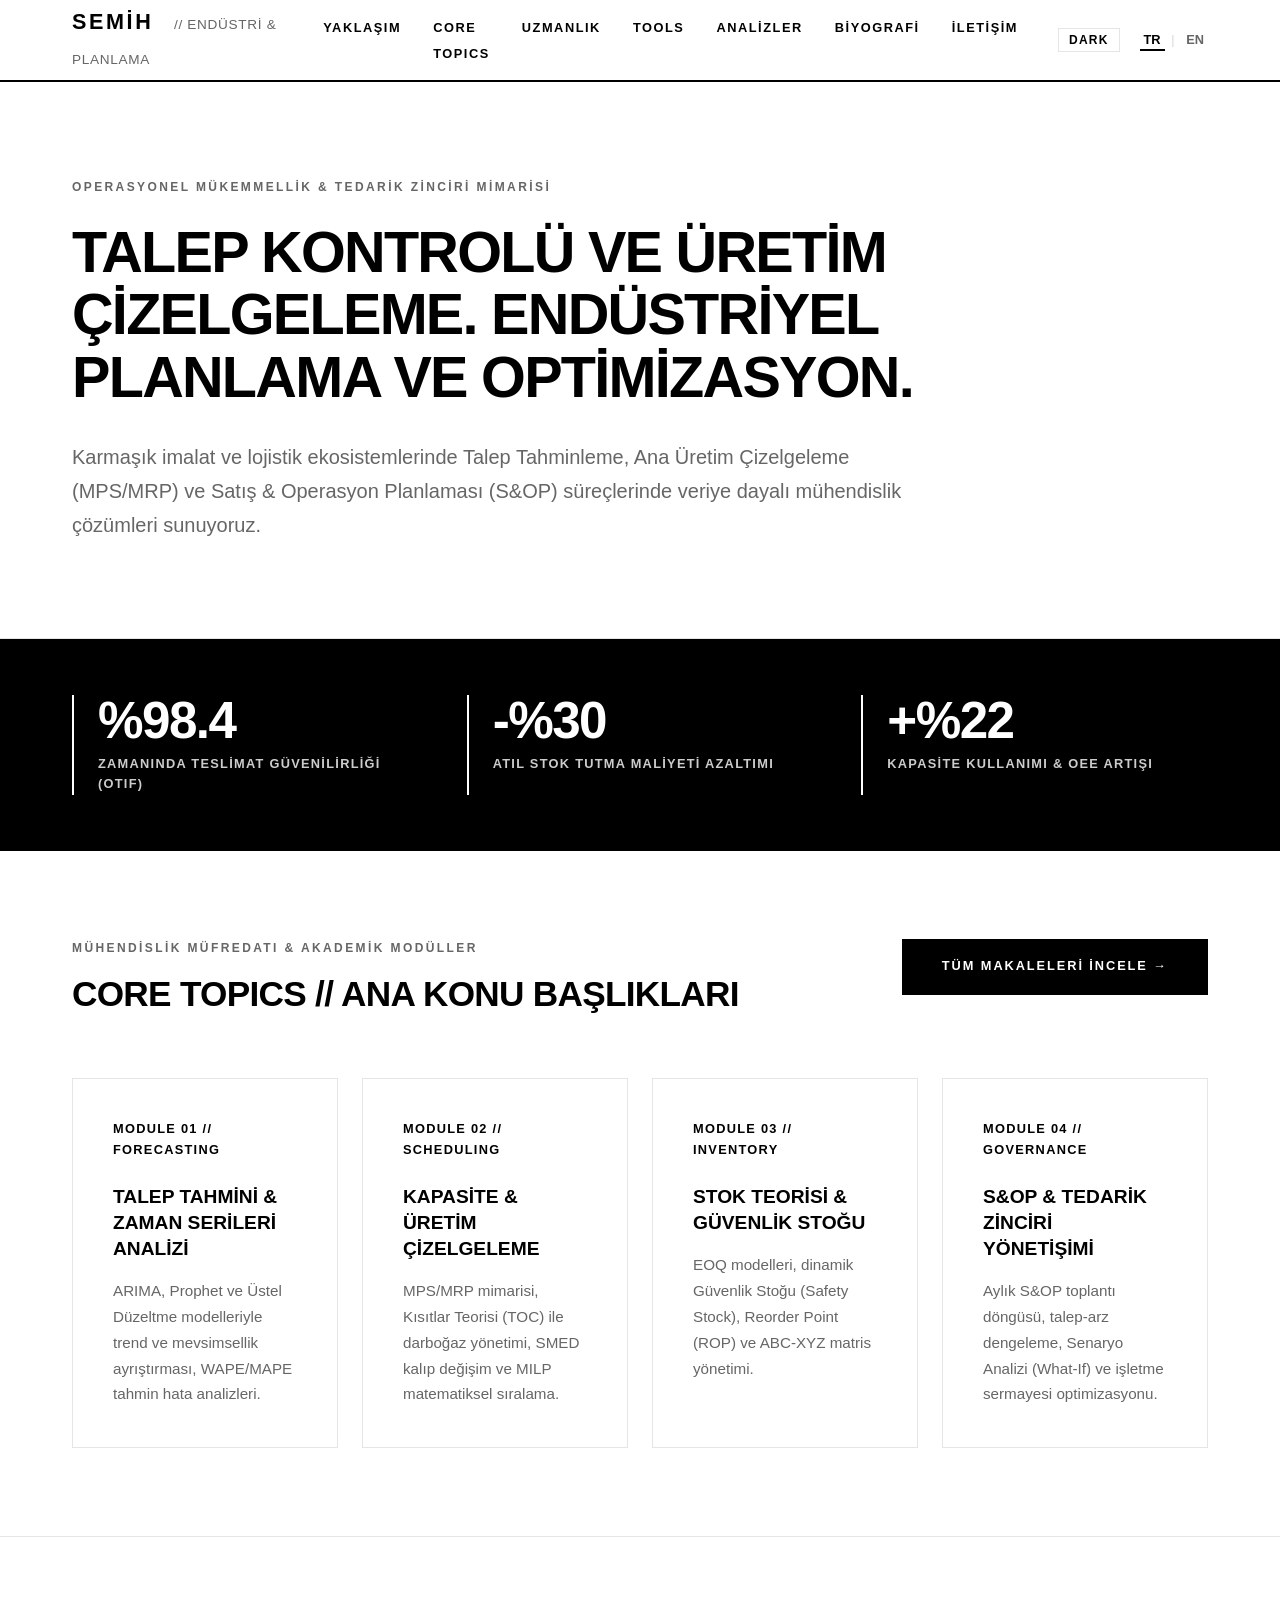
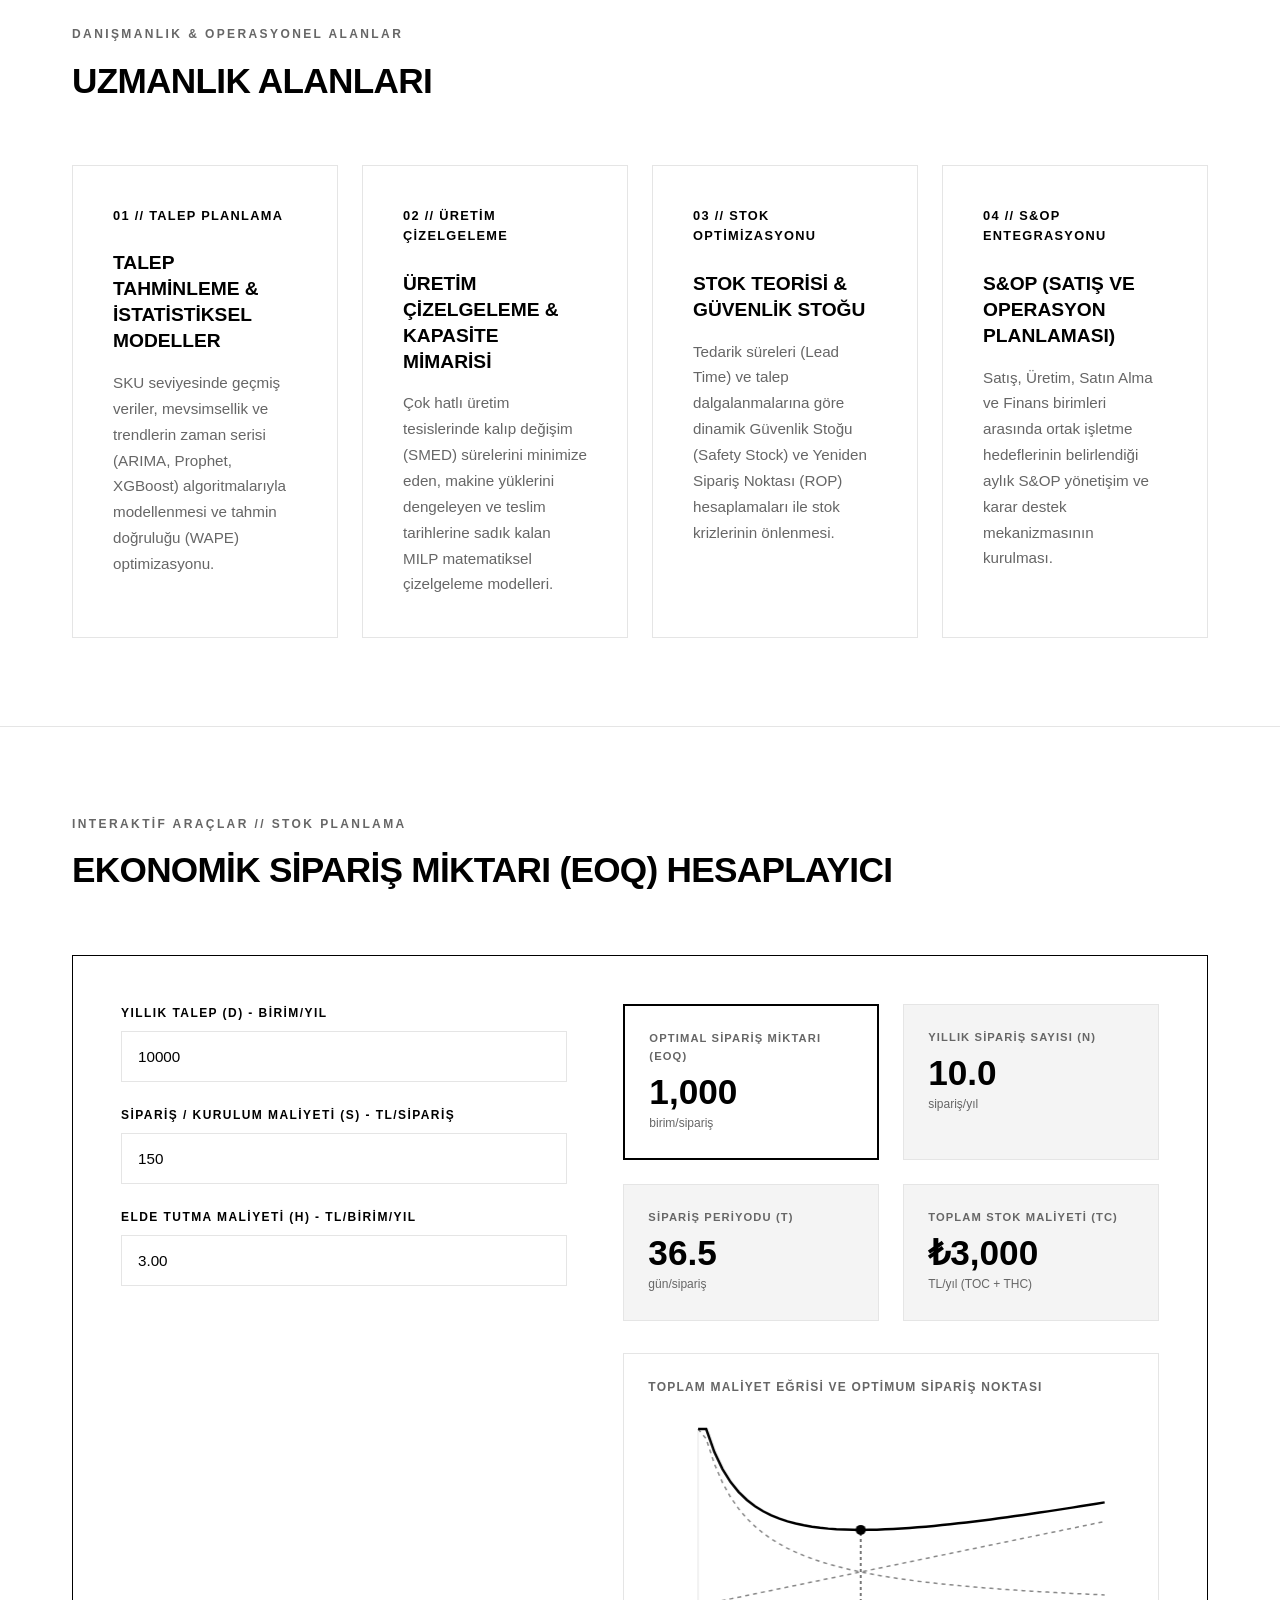
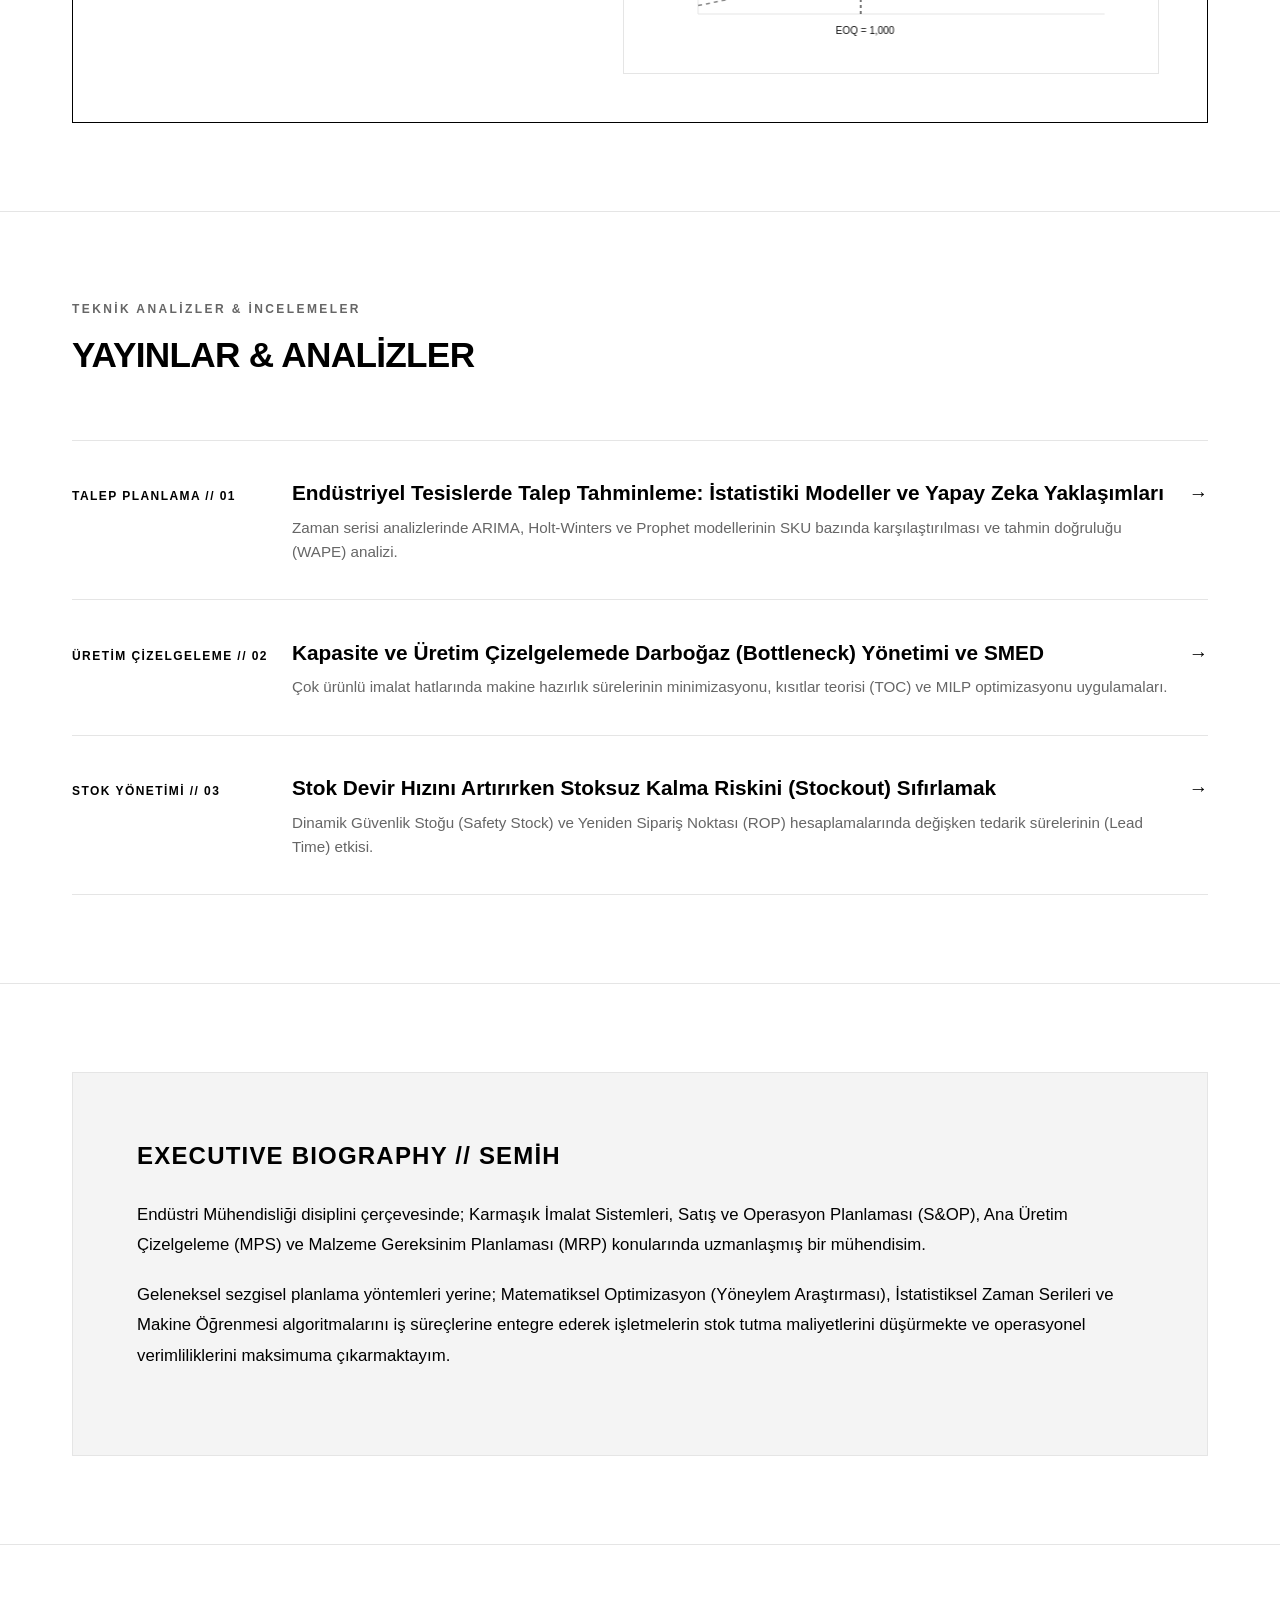
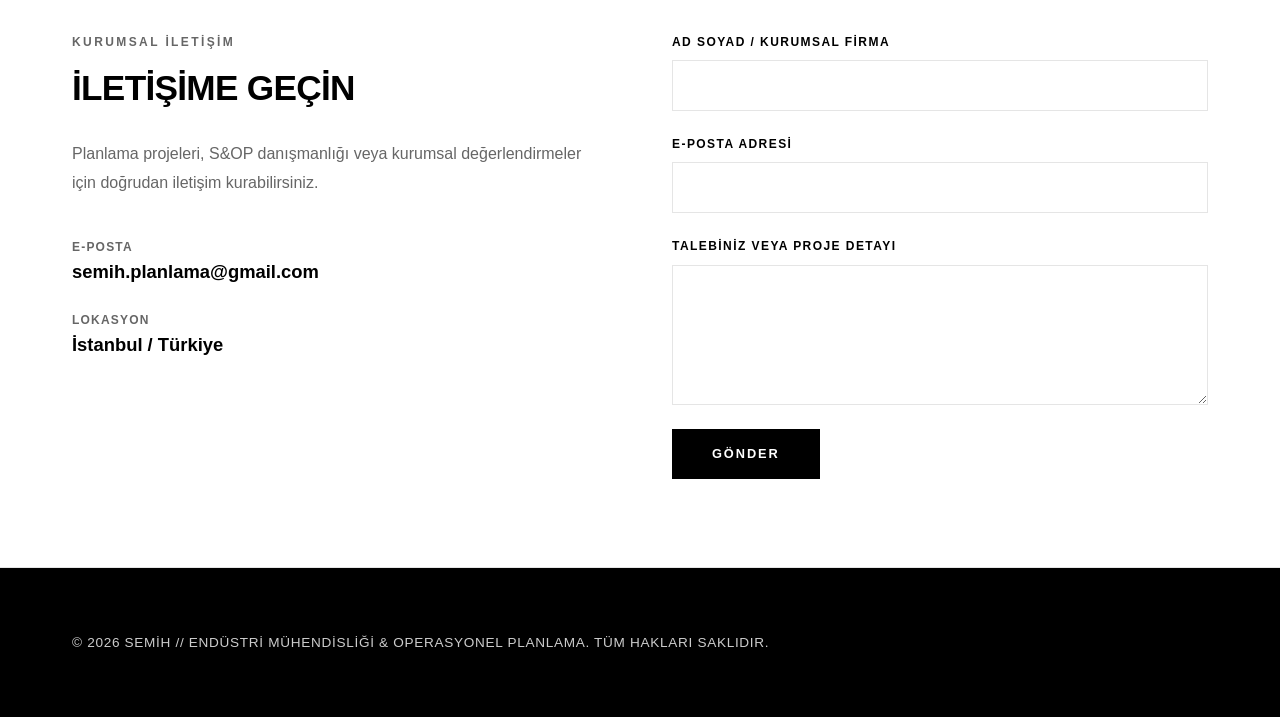
==== commit 880ae86e: "Create dedicated topics.html Core Topics blog article page with full technical engineering guides" ====
--- a/index.html
+++ b/index.html
@@ -17,7 +17,7 @@
   <!-- Site Header -->
   <header class="site-header">
     <div class="container header-container">
-      <a href="#" class="brand-logo">
+      <a href="index.html" class="brand-logo">
         SEMİH <span data-i18n="brand_sub">// ENDÜSTRİ & PLANLAMA</span>
       </a>
 
@@ -25,7 +25,7 @@
         <nav>
           <ul class="nav-menu">
             <li><a href="#approach" class="nav-link" data-i18n="nav_approach">YAKLAŞIM</a></li>
-            <li><a href="#topics" class="nav-link" data-i18n="nav_topics">CORE TOPICS</a></li>
+            <li><a href="topics.html" class="nav-link" data-i18n="nav_topics">CORE TOPICS</a></li>
             <li><a href="#expertise" class="nav-link" data-i18n="nav_expertise">UZMANLIK</a></li>
             <li><a href="#eoq" class="nav-link" data-i18n="nav_eoq">TOOLS</a></li>
             <li><a href="#publications" class="nav-link" data-i18n="nav_publications">ANALİZLER</a></li>
@@ -83,9 +83,12 @@
     <!-- Core Topics Section -->
     <section class="content-section" id="topics">
       <div class="container">
-        <div class="section-head">
-          <span class="section-kicker" data-i18n="top_kicker">MÜHENDİSLİK MÜFREDATI & AKADEMİK MODÜLLER</span>
-          <h2 class="section-main-title" data-i18n="top_title">CORE TOPICS // ANA KONU BAŞLIKLARI</h2>
+        <div class="section-head" style="display:flex; justify-content:space-between; align-items:flex-end;">
+          <div>
+            <span class="section-kicker" data-i18n="top_kicker">MÜHENDİSLİK MÜFREDATI & AKADEMİK MODÜLLER</span>
+            <h2 class="section-main-title" data-i18n="top_title">CORE TOPICS // ANA KONU BAŞLIKLARI</h2>
+          </div>
+          <a href="topics.html" class="submit-btn" style="text-decoration:none;" data-i18n="top_link_all">TÜM MAKALELERİ İNCELE →</a>
         </div>
 
         <div class="grid-4">
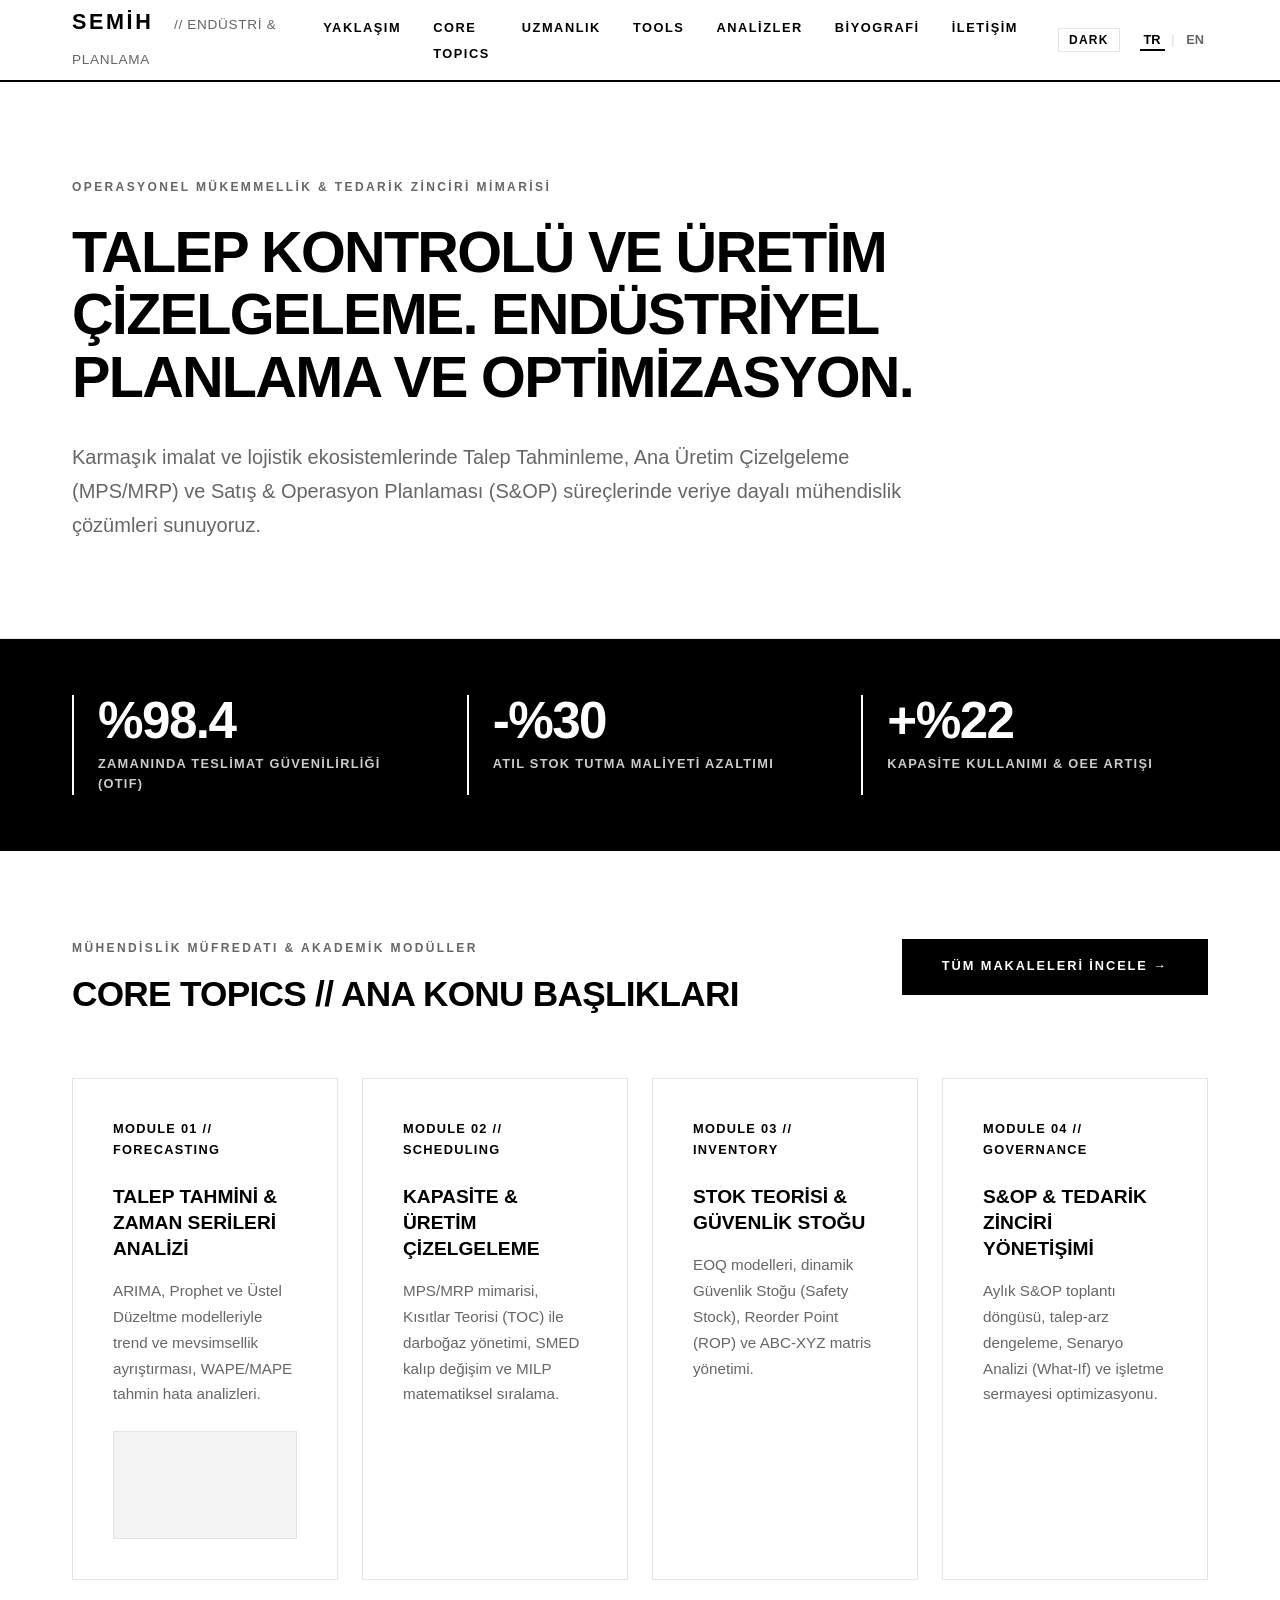
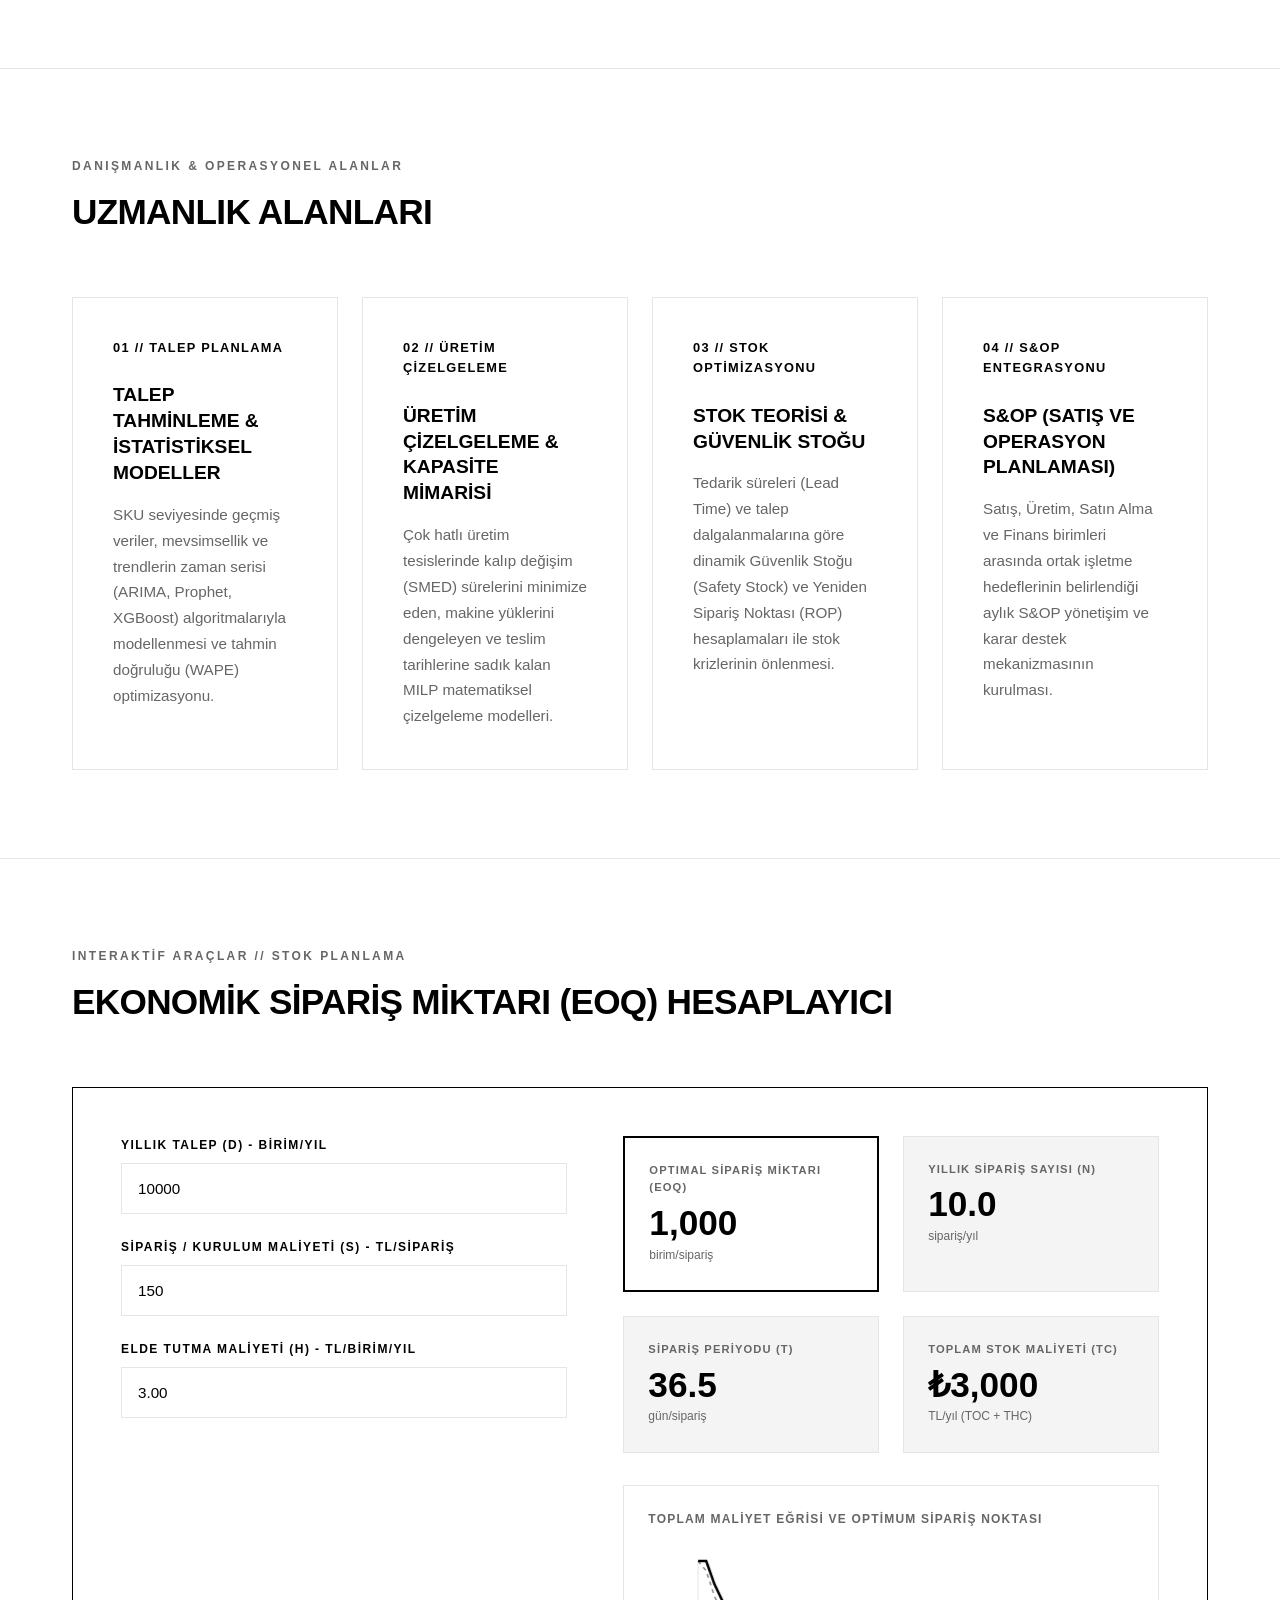
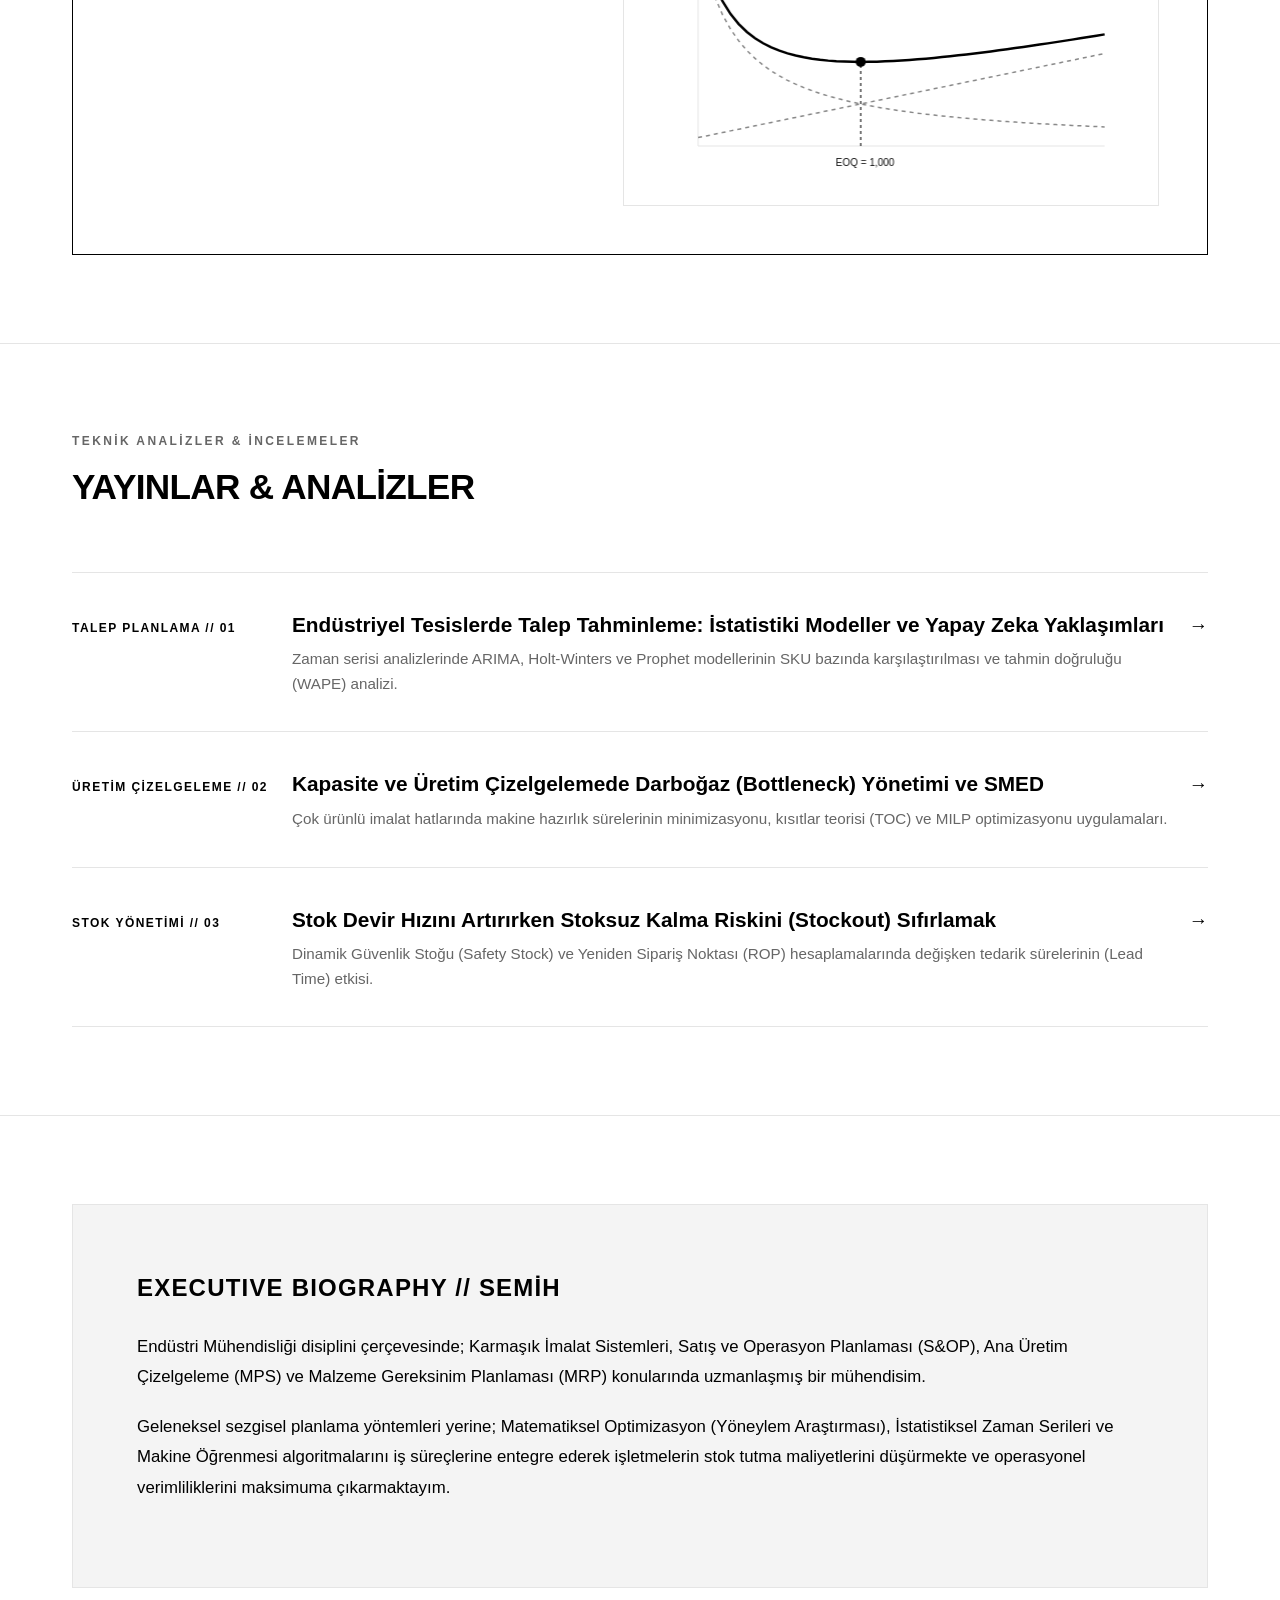
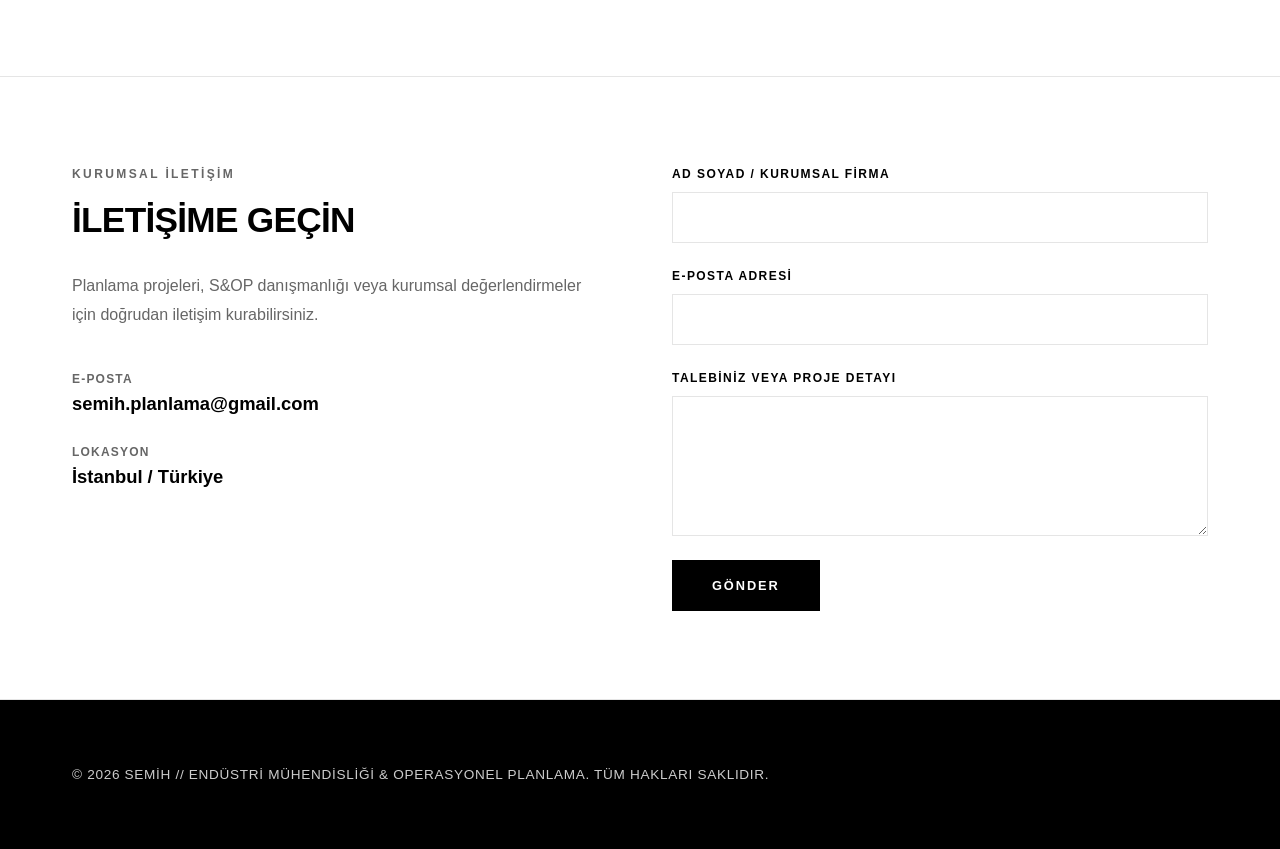
==== commit 9cf69fa4: "Embed YouTube video player directly on Module 01 cards in index.html and topics.html" ====
--- a/index.html
+++ b/index.html
@@ -93,12 +93,19 @@
 
         <div class="grid-4">
           
+          <!-- Module 01 Card with Embedded Video -->
           <div class="bw-card">
             <div class="bw-card-num" data-i18n="top_1_num">MODULE 01 // FORECASTING</div>
             <h3 class="bw-card-title" data-i18n="top_1_title">TALEP TAHMİNİ & ZAMAN SERİLERİ ANALİZİ</h3>
-            <p class="bw-card-body" data-i18n="top_1_body">
+            <p class="bw-card-body" data-i18n="top_1_body" style="margin-bottom:1rem;">
               ARIMA, Prophet ve Üstel Düzeltme modelleriyle trend ve mevsimsellik ayrıştırması, WAPE/MAPE tahmin hata analizleri.
             </p>
+            <!-- Direct Video Embed -->
+            <div style="margin-top: 0.5rem; border: 1px solid var(--border-color); background-color: var(--bg-secondary); padding: 0.25rem;">
+              <div style="position: relative; padding-bottom: 56.25%; height: 0; overflow: hidden; width: 100%;">
+                <iframe src="https://www.youtube.com/embed/1pUzaV33YCM" title="Module 01 - Demand Forecasting Video" frameborder="0" allow="accelerometer; autoplay; clipboard-write; encrypted-media; gyroscope; picture-in-picture" allowfullscreen style="position: absolute; top: 0; left: 0; width: 100%; height: 100%; border: none;"></iframe>
+              </div>
+            </div>
           </div>
 
           <div class="bw-card">
